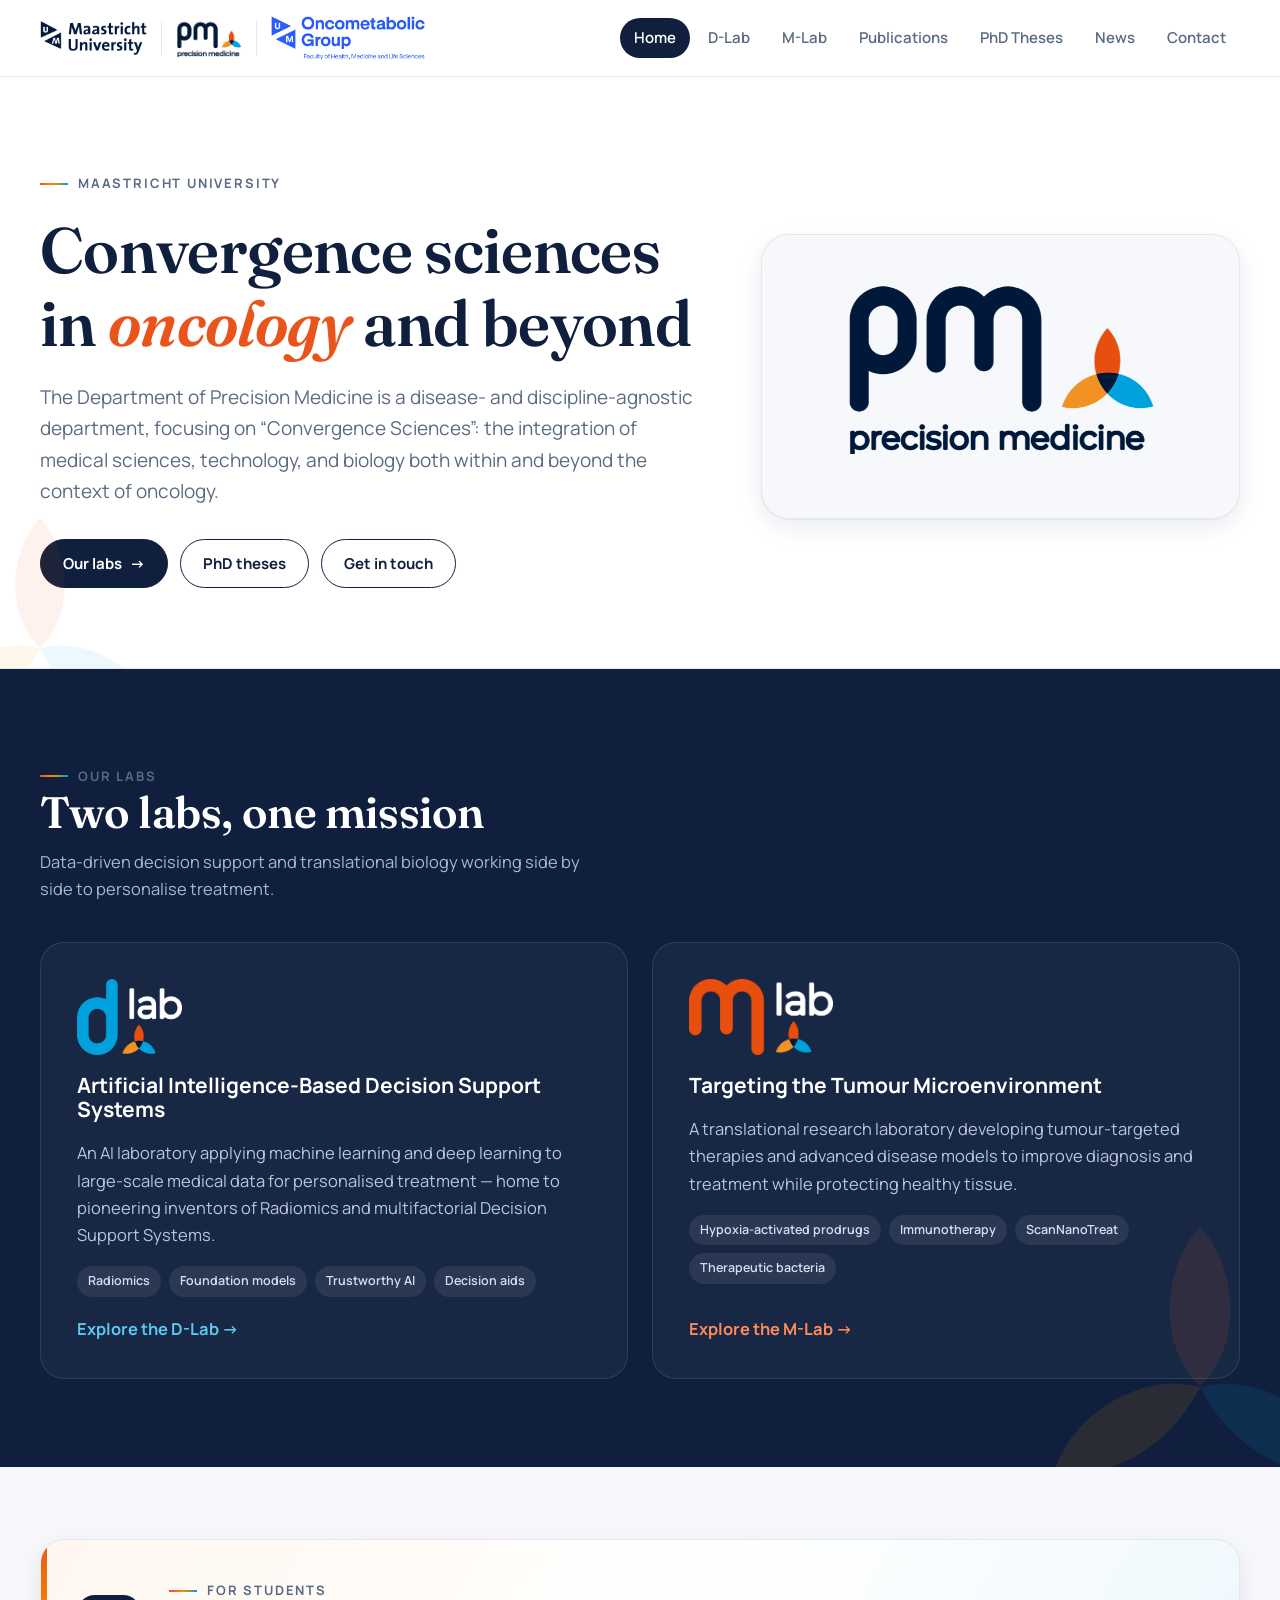
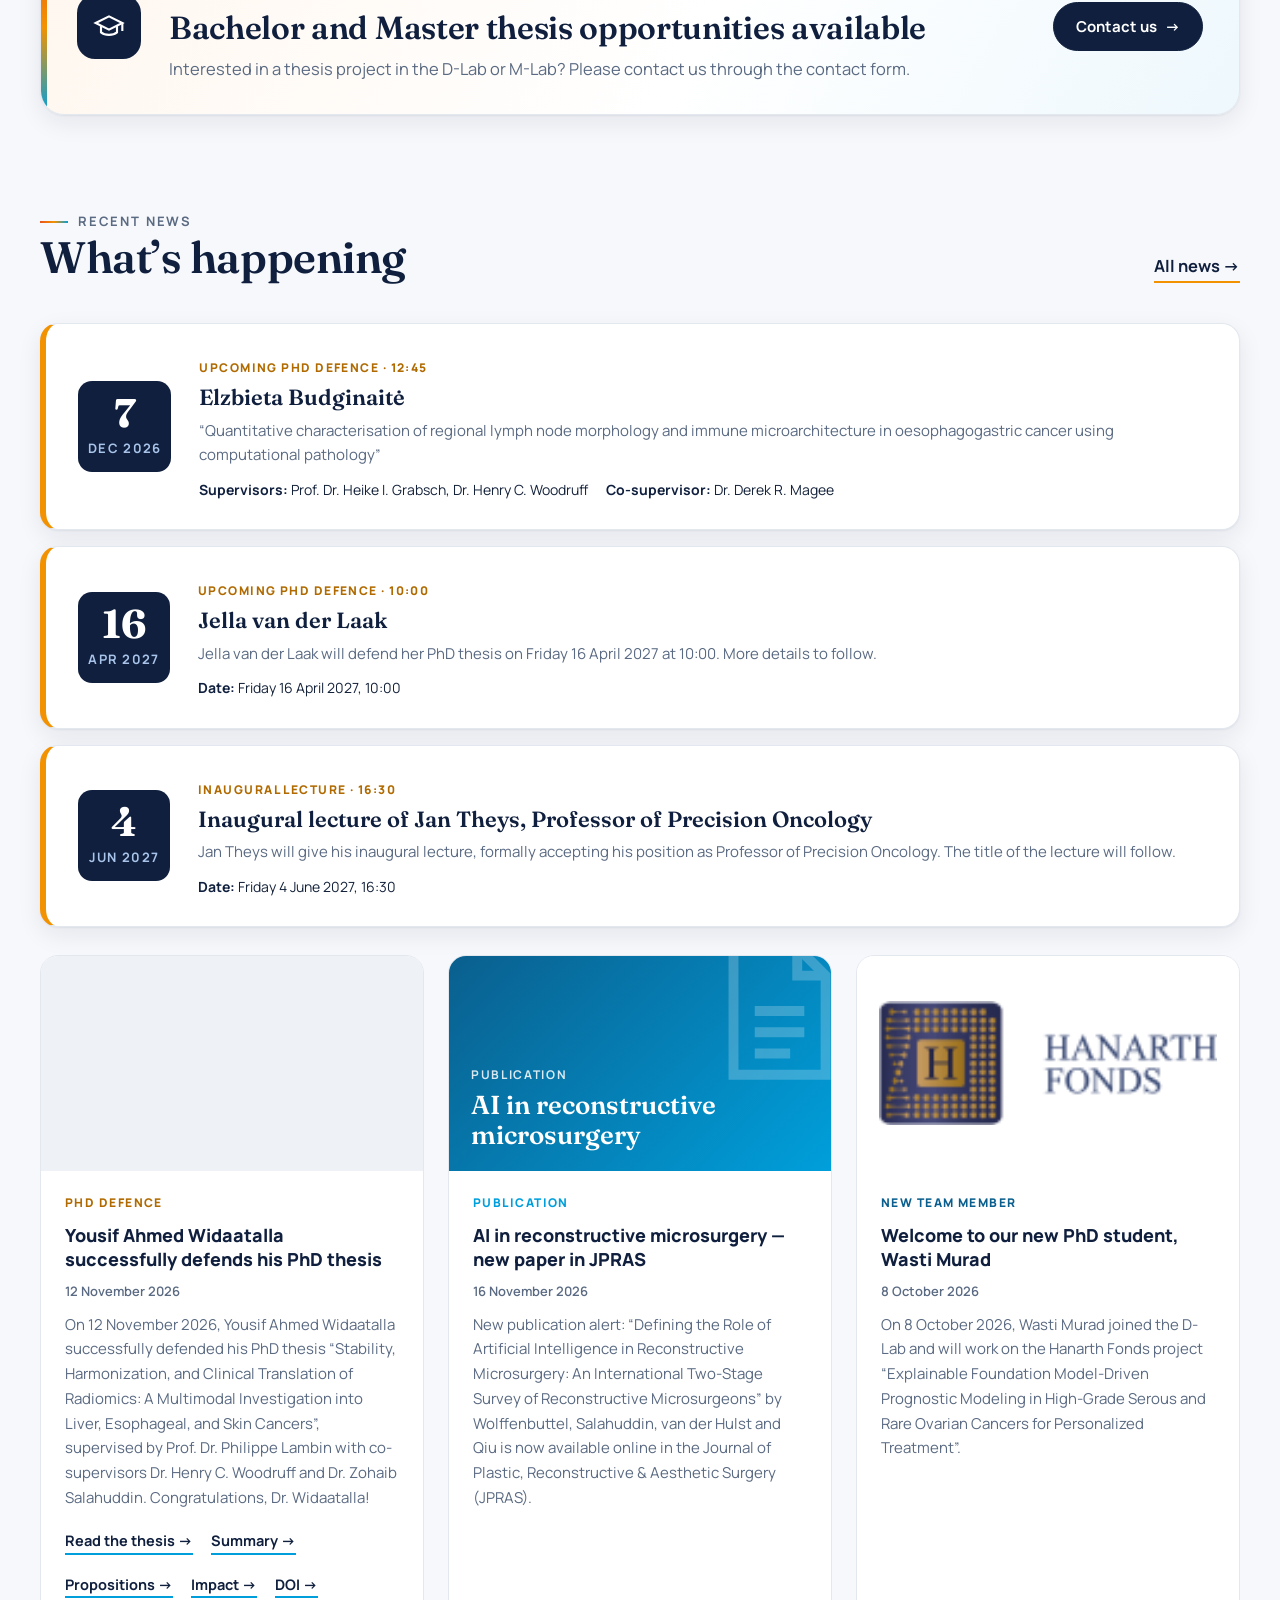
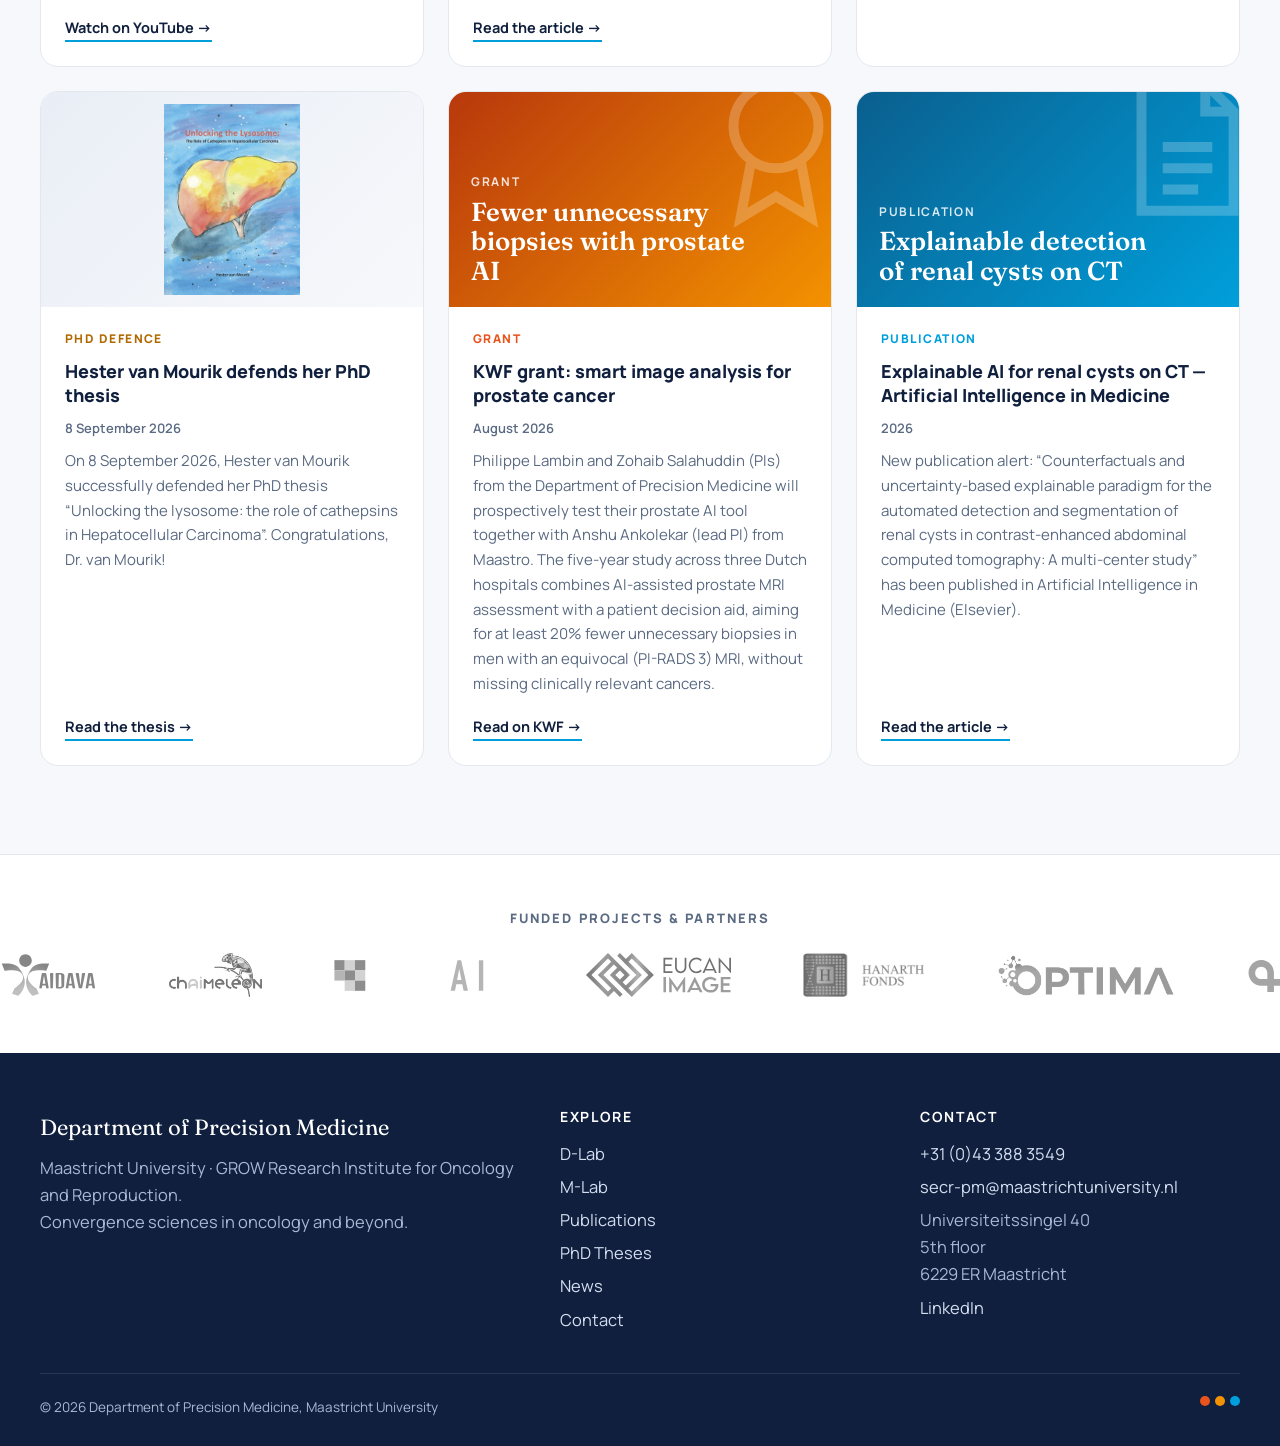
==== index.html @ 1cc8ebc4 "Logo, secr-pm e-mail, inaugural lecture, full author lists" ====
<!doctype html>
<html lang="en">
<head>
<meta charset="utf-8">
<meta name="viewport" content="width=device-width, initial-scale=1">
<title>Department of Precision Medicine | Maastricht University</title>
<meta name="description" content="Department of Precision Medicine at Maastricht University: D-Lab, M-Lab, news, publications and PhD theses.">
<link rel="icon" href="img/logos/favicon.svg" type="image/svg+xml">
<link rel="icon" href="img/logos/favicon-32.png" sizes="32x32" type="image/png">
<link rel="icon" href="img/logos/favicon-16.png" sizes="16x16" type="image/png">
<link rel="icon" href="favicon.ico" sizes="48x48">
<link rel="apple-touch-icon" href="img/logos/apple-touch-icon.png">
<meta name="theme-color" content="#0f1f3d">
<link rel="preconnect" href="https://fonts.googleapis.com">
<link rel="preconnect" href="https://fonts.gstatic.com" crossorigin>
<link href="https://fonts.googleapis.com/css2?family=Fraunces:ital,opsz,wght@0,9..144,500;0,9..144,600;1,9..144,500;1,9..144,600&family=Manrope:wght@400;500;600;700;800&display=swap" rel="stylesheet">
<link rel="stylesheet" href="assets/css/site.css?v=20261124">
</head>
<body class="">
<header class="site-header">
  <div class="wrap">
    <a class="brand" href="index.html" aria-label="Department of Precision Medicine home">
      <img class="um" src="img/logos/um.png" alt="Maastricht University">
      <span class="divider"></span>
      <img class="pm" src="img/logos/department-logo.png" alt="Precision Medicine">
      <span class="divider d2"></span>
      <img class="onco" src="img/logos/oncometabolic-group.png" alt="Oncometabolic Group, Faculty of Health, Medicine and Life Sciences">
    </a>
    <button class="menu-btn" aria-expanded="false" aria-label="Open menu">Menu</button>
    <nav class="nav" aria-label="Main">
<a href="index.html" class="active" aria-current="page">Home</a>
<a href="d-lab.html">D-Lab</a>
<a href="m-lab.html">M-Lab</a>
<a href="publications.html">Publications</a>
<a href="theses.html">PhD Theses</a>
<a href="news.html">News</a>
<a href="contact.html">Contact</a>
    </nav>
  </div>
</header>
<main>
<section class="hero">
  <div class="trefoil" style="left:-90px;bottom:-110px;width:260px;height:260px;opacity:.08"><svg viewBox="0 0 200 200" aria-hidden="true"><g fill-opacity=".95">
<path d="M100 100 C70 70 80 20 100 0 C120 20 130 70 100 100Z" fill="#e8541c"/>
<path d="M100 100 C140 90 180 120 190 150 C160 160 120 140 100 100Z" fill="#009fdb"/>
<path d="M100 100 C80 140 40 160 10 150 C20 120 60 90 100 100Z" fill="#f39200"/></g></svg></div>
  <div class="wrap">
    <div>
      <span class="eyebrow">Maastricht University</span>
      <h1>Convergence sciences in <em>oncology</em> and beyond</h1>
      <p class="lead">The Department of Precision Medicine is a disease- and discipline-agnostic department, focusing on “Convergence Sciences”: the integration of medical sciences, technology, and biology both within and beyond the context of oncology.</p>
      <div class="actions">
        <a class="btn" href="#labs">Our labs <span class="arr">→</span></a>
        <a class="btn ghost" href="theses.html">PhD theses</a>
        <a class="btn ghost" href="contact.html">Get in touch</a>
      </div>
    </div>
    <aside class="hero-card">
      <img class="pm-logo" src="img/logos/department-logo.png" alt="Department of Precision Medicine logo">
    </aside>
  </div>
</section>

<section class="section labs" id="labs">
  <div class="trefoil" style="right:-80px;bottom:-80px;width:320px;height:320px;opacity:.12"><svg viewBox="0 0 200 200" aria-hidden="true"><g fill-opacity=".95">
<path d="M100 100 C70 70 80 20 100 0 C120 20 130 70 100 100Z" fill="#e8541c"/>
<path d="M100 100 C140 90 180 120 190 150 C160 160 120 140 100 100Z" fill="#009fdb"/>
<path d="M100 100 C80 140 40 160 10 150 C20 120 60 90 100 100Z" fill="#f39200"/></g></svg></div>
  <div class="wrap">
    <div class="section-head"><div><span class="eyebrow">Our labs</span><h2>Two labs, one mission</h2><p>Data-driven decision support and translational biology working side by side to personalise treatment.</p></div></div>
    <div class="lab-grid">
      <a class="lab-card d reveal" href="d-lab.html">
        <img class="logo" src="img/logos/dlab.png" alt="D-Lab logo">
        <h3>Artificial Intelligence-Based Decision Support Systems</h3>
        <p>An AI laboratory applying machine learning and deep learning to large-scale medical data for personalised treatment — home to pioneering inventors of Radiomics and multifactorial Decision Support Systems.</p>
        <div class="chips"><span class="chip">Radiomics</span><span class="chip">Foundation models</span><span class="chip">Trustworthy AI</span><span class="chip">Decision aids</span></div>
        <span class="go">Explore the D-Lab →</span>
      </a>
      <a class="lab-card m reveal" href="m-lab.html">
        <img class="logo" src="img/logos/mlab.png" alt="M-Lab logo">
        <h3>Targeting the Tumour Microenvironment</h3>
        <p>A translational research laboratory developing tumour-targeted therapies and advanced disease models to improve diagnosis and treatment while protecting healthy tissue.</p>
        <div class="chips"><span class="chip">Hypoxia-activated prodrugs</span><span class="chip">Immunotherapy</span><span class="chip">ScanNanoTreat</span><span class="chip">Therapeutic bacteria</span></div>
        <span class="go">Explore the M-Lab →</span>
      </a>
    </div>
  </div>
</section>
<section class="student-cta" aria-label="Student thesis opportunities"><div class="wrap">
  <div class="cta-box reveal">
    <div class="cta-ic"><svg viewBox="0 0 24 24" fill="none" stroke="currentColor" stroke-width="1.6"><path d="M2 9 12 4l10 5-10 5z"/><path d="M6 11v5c3 2.5 9 2.5 12 0v-5M22 9v6"/></svg></div>
    <div class="cta-text"><span class="eyebrow">For students</span><h2>Bachelor and Master thesis opportunities available</h2>
    <p>Interested in a thesis project in the D-Lab or M-Lab? Please contact us through the contact form.</p></div>
    <a class="btn" href="contact.html?subject=Bachelor%2FMaster%20thesis%20opportunity#form">Contact us <span class="arr">→</span></a>
  </div>
</div></section>

<section class="section">
  <div class="wrap">
    <div class="section-head"><div><span class="eyebrow">Recent news</span><h2>What’s happening</h2></div><a class="link-more" href="news.html">All news →</a></div>
    <article class="featured reveal" style="margin-bottom:16px">
  <div class="datebox"><b>7</b><span>Dec 2026</span></div>
  <div>
    <span class="tag t-event">Upcoming PhD defence · 12:45</span>
    <h3>Elzbieta Budginaitė</h3>
    <p>“Quantitative characterisation of regional lymph node morphology and immune microarchitecture in oesophagogastric cancer using computational pathology”</p>
    <div class="meta-line"><span><strong>Supervisors:</strong> Prof. Dr. Heike I. Grabsch, Dr. Henry C. Woodruff</span><span><strong>Co-supervisor:</strong> Dr. Derek R. Magee</span></div>
  </div>
</article>
<article class="featured reveal" style="margin-bottom:16px">
  <div class="datebox"><b>16</b><span>Apr 2027</span></div>
  <div>
    <span class="tag t-event">Upcoming PhD defence · 10:00</span>
    <h3>Jella van der Laak</h3>
    <p>Jella van der Laak will defend her PhD thesis on Friday 16 April 2027 at 10:00. More details to follow.</p>
    <div class="meta-line"><span><strong>Date:</strong> Friday 16 April 2027, 10:00</span></div>
  </div>
</article>
<article class="featured reveal">
  <div class="datebox"><b>4</b><span>Jun 2027</span></div>
  <div>
    <span class="tag t-event">Inaugural lecture · 16:30</span>
    <h3>Inaugural lecture of Jan Theys, Professor of Precision Oncology</h3>
    <p>Jan Theys will give his inaugural lecture, formally accepting his position as Professor of Precision Oncology. The title of the lecture will follow.</p>
    <div class="meta-line"><span><strong>Date:</strong> Friday 4 June 2027, 16:30</span></div>
  </div>
</article>
    <div class="news-grid"><article class="news-card reveal"><div class="news-media"><iframe src="https://www.youtube-nocookie.com/embed/mIgztIBAmZE" title="PhD defence of Yousif Ahmed Widaatalla (video)" loading="lazy" allow="accelerometer; clipboard-write; encrypted-media; gyroscope; picture-in-picture; web-share" referrerpolicy="strict-origin-when-cross-origin" allowfullscreen></iframe></div>
<div class="news-body"><span class="tag t-defence">PhD defence</span><h3>Yousif Ahmed Widaatalla successfully defends his PhD thesis</h3><span class="date">12 November 2026</span><p>On 12 November 2026, Yousif Ahmed Widaatalla successfully defended his PhD thesis “Stability, Harmonization, and Clinical Translation of Radiomics: A Multimodal Investigation into Liver, Esophageal, and Skin Cancers”, supervised by Prof. Dr. Philippe Lambin with co-supervisors Dr. Henry C. Woodruff and Dr. Zohaib Salahuddin. Congratulations, Dr. Widaatalla!</p><div class="news-links"><a href="https://cris.maastrichtuniversity.nl/files/325906674/c9397-embargo.pdf" target="_blank" rel="noopener">Read the thesis →</a><a href="https://cris.maastrichtuniversity.nl/files/325906676/s9397.pdf" target="_blank" rel="noopener">Summary →</a><a href="https://cris.maastrichtuniversity.nl/files/325906678/p9397.pdf" target="_blank" rel="noopener">Propositions →</a><a href="https://cris.maastrichtuniversity.nl/files/325906682/i9397.pdf" target="_blank" rel="noopener">Impact →</a><a href="https://doi.org/10.26481/dis.20261112yw" target="_blank" rel="noopener">DOI →</a><a href="https://www.youtube.com/watch?v=mIgztIBAmZE" target="_blank" rel="noopener">Watch on YouTube →</a></div></div></article><article class="news-card reveal"><div class="news-media"><div class="tile k-pub"><svg viewBox="0 0 24 24" fill="none" stroke="#fff" stroke-width="1.4"><path d="M6 3h9l4 4v14H6z"/><path d="M15 3v4h4M9 12h7M9 15h7M9 18h5"/></svg><span class="small">Publication</span><span class="big">AI in reconstructive microsurgery</span></div></div>
<div class="news-body"><span class="tag t-pub">Publication</span><h3>AI in reconstructive microsurgery — new paper in JPRAS</h3><span class="date">16 November 2026</span><p>New publication alert: “Defining the Role of Artificial Intelligence in Reconstructive Microsurgery: An International Two-Stage Survey of Reconstructive Microsurgeons” by Wolffenbuttel, Salahuddin, van der Hulst and Qiu is now available online in the Journal of Plastic, Reconstructive &amp; Aesthetic Surgery (JPRAS).</p><div class="news-links"><a href="https://www.sciencedirect.com/science/article/pii/S1748681526006492" target="_blank" rel="noopener">Read the article →</a></div></div></article><article class="news-card reveal"><div class="news-media m-contain"><img src="img/grants/hanarthfonds.png" alt="" loading="lazy"></div>
<div class="news-body"><span class="tag t-team">New team member</span><h3>Welcome to our new PhD student, Wasti Murad</h3><span class="date">8 October 2026</span><p>On 8 October 2026, Wasti Murad joined the D-Lab and will work on the Hanarth Fonds project “Explainable Foundation Model-Driven Prognostic Modeling in High-Grade Serous and Rare Ovarian Cancers for Personalized Treatment”.</p><div class="news-links"></div></div></article><article class="news-card reveal"><div class="news-media m-cover"><img src="img/theses/2026_van_Mourik_Unlocking_the_lysosome.jpg" alt="" loading="lazy"></div>
<div class="news-body"><span class="tag t-defence">PhD defence</span><h3>Hester van Mourik defends her PhD thesis</h3><span class="date">8 September 2026</span><p>On 8 September 2026, Hester van Mourik successfully defended her PhD thesis “Unlocking the lysosome: the role of cathepsins in Hepatocellular Carcinoma”. Congratulations, Dr. van Mourik!</p><div class="news-links"><a href="https://cris.maastrichtuniversity.nl/files/320631749/c9269-embargo.pdf" target="_blank" rel="noopener">Read the thesis →</a></div></div></article><article class="news-card reveal"><div class="news-media"><div class="tile k-grant"><svg viewBox="0 0 24 24" fill="none" stroke="#fff" stroke-width="1.4"><circle cx="12" cy="9" r="6"/><path d="M8.5 14 7 22l5-3 5 3-1.5-8"/></svg><span class="small">Grant</span><span class="big">Fewer unnecessary biopsies with prostate AI</span></div></div>
<div class="news-body"><span class="tag t-grant">Grant</span><h3>KWF grant: smart image analysis for prostate cancer</h3><span class="date">August 2026</span><p>Philippe Lambin and Zohaib Salahuddin (PIs) from the Department of Precision Medicine will prospectively test their prostate AI tool together with Anshu Ankolekar (lead PI) from Maastro. The five-year study across three Dutch hospitals combines AI-assisted prostate MRI assessment with a patient decision aid, aiming for at least 20% fewer unnecessary biopsies in men with an equivocal (PI-RADS 3) MRI, without missing clinically relevant cancers.</p><div class="news-links"><a href="https://www.kwf.nl/onderzoek/onderzoeksdatabase/slimme-beeldanalyse-bij-prostaatkanker-minder-onnodige-biopsieen-en" target="_blank" rel="noopener">Read on KWF →</a></div></div></article><article class="news-card reveal"><div class="news-media"><div class="tile k-pub"><svg viewBox="0 0 24 24" fill="none" stroke="#fff" stroke-width="1.4"><path d="M6 3h9l4 4v14H6z"/><path d="M15 3v4h4M9 12h7M9 15h7M9 18h5"/></svg><span class="small">Publication</span><span class="big">Explainable detection of renal cysts on CT</span></div></div>
<div class="news-body"><span class="tag t-pub">Publication</span><h3>Explainable AI for renal cysts on CT — Artificial Intelligence in Medicine</h3><span class="date">2026</span><p>New publication alert: “Counterfactuals and uncertainty-based explainable paradigm for the automated detection and segmentation of renal cysts in contrast-enhanced abdominal computed tomography: A multi-center study” has been published in Artificial Intelligence in Medicine (Elsevier).</p><div class="news-links"><a href="https://www.sciencedirect.com/science/article/pii/S0933365726001703" target="_blank" rel="noopener">Read the article →</a></div></div></article></div>
  </div>
</section>
<section class="partners" aria-label="Funded projects and partners"><h2>Funded projects &amp; partners</h2><div class="ticker"><img src="img/grants/aidava.svg" alt="AIDAVA"><img src="img/grants/chaimeleon.svg" alt="CHAIMELEON"><img src="img/grants/eucaim.svg" alt="EUCAIM"><img src="img/grants/eucanimage.svg" alt="EuCanImage"><img src="img/grants/hanarthfonds.png" alt="Hanarth Fonds"><img src="img/grants/optima.png" alt="OPTIMA"><img src="img/grants/radioval.svg" alt="RadioVal"><img src="img/grants/realm.svg" alt="REALM"><img src="img/grants/aidava.svg" alt="" aria-hidden="true"><img src="img/grants/chaimeleon.svg" alt="" aria-hidden="true"><img src="img/grants/eucaim.svg" alt="" aria-hidden="true"><img src="img/grants/eucanimage.svg" alt="" aria-hidden="true"><img src="img/grants/hanarthfonds.png" alt="" aria-hidden="true"><img src="img/grants/optima.png" alt="" aria-hidden="true"><img src="img/grants/radioval.svg" alt="" aria-hidden="true"><img src="img/grants/realm.svg" alt="" aria-hidden="true"></div></section>
</main>
<footer class="site-footer">
  <div class="wrap">
    <div class="foot">
      <div>
        <div class="name">Department of Precision Medicine</div>
        <p>Maastricht University · GROW Research Institute for Oncology and Reproduction.<br>Convergence sciences in oncology and beyond.</p>
      </div>
      <div>
        <h4>Explore</h4>
        <ul><li><a href="d-lab.html">D-Lab</a></li><li><a href="m-lab.html">M-Lab</a></li><li><a href="publications.html">Publications</a></li><li><a href="theses.html">PhD Theses</a></li><li><a href="news.html">News</a></li><li><a href="contact.html">Contact</a></li></ul>
      </div>
      <div>
        <h4>Contact</h4>
        <ul>
          <li><a href="tel:+31433883549">+31 (0)43 388 3549</a></li>
          <li><a href="mailto:secr-pm@maastrichtuniversity.nl">secr-pm@maastrichtuniversity.nl</a></li>
          <li>Universiteitssingel 40<br>5th floor<br>6229 ER Maastricht</li>
          <li><a href="https://www.linkedin.com/company/precision-medicine-maastricht-university/" target="_blank" rel="noopener">LinkedIn</a></li>
        </ul>
      </div>
    </div>
    <div class="foot-bottom">
      <span>© <span data-year>2026</span> Department of Precision Medicine, Maastricht University</span>
      <span class="tri"><i style="background:#e8541c"></i><i style="background:#f39200"></i><i style="background:#009fdb"></i></span>
    </div>
  </div>
</footer>
<div class="lightbox" role="dialog" aria-label="Enlarged figure"><button aria-label="Close">×</button><img alt=""></div>
<script src="assets/js/site.js"></script>
</body>
</html>
---- assets/css/site.css ----
/* Department of Precision Medicine — site styles */
:root {
  --navy: #0f1f3d;
  --navy-2: #172b52;
  --ink: #14223a;
  --muted: #5a6a82;
  --line: #e3e8ef;
  --paper: #f7f8fb;
  --white: #ffffff;
  --cyan: #009fdb;
  --orange: #e8541c;
  --amber: #f39200;
  --accent: var(--cyan);
  --radius: 18px;
  --radius-sm: 12px;
  --shadow: 0 1px 2px rgba(15, 31, 61, .06), 0 8px 24px rgba(15, 31, 61, .08);
  --shadow-lg: 0 2px 4px rgba(15, 31, 61, .06), 0 20px 48px rgba(15, 31, 61, .14);
  --max: 1200px;
  --serif: "Fraunces", Georgia, "Times New Roman", serif;
  --sans: "Manrope", "Segoe UI", system-ui, sans-serif;
}

* { box-sizing: border-box; }
html { scroll-behavior: smooth; scroll-padding-top: 96px; }
body {
  margin: 0;
  font-family: var(--sans);
  font-size: 16.5px;
  line-height: 1.65;
  color: var(--ink);
  background: var(--paper);
  -webkit-font-smoothing: antialiased;
}
img { max-width: 100%; display: block; }
a { color: inherit; }
h1, h2, h3, h4 { line-height: 1.15; margin: 0; color: var(--navy); }
h1, h2 { font-family: var(--serif); font-weight: 600; letter-spacing: -0.01em; }
p { margin: 0; }
.wrap { width: min(var(--max), 100% - 40px); margin-inline: auto; }

/* ---------- Header ---------- */
.site-header {
  position: sticky; top: 0; z-index: 50;
  background: rgba(255, 255, 255, .92);
  backdrop-filter: saturate(160%) blur(10px);
  border-bottom: 1px solid var(--line);
}
.site-header .wrap { display: flex; align-items: center; gap: 24px; height: 76px; }
.brand { display: flex; align-items: center; gap: 14px; text-decoration: none; flex-shrink: 0; }
.brand img.um { height: 34px; width: auto; }
.brand .divider { width: 1px; height: 34px; background: var(--line); }
.brand img.pm { height: 38px; width: auto; }
.brand img.onco { height: 44px; width: auto; }
.nav { margin-left: auto; display: flex; gap: 4px; }
.nav a {
  text-decoration: none; font-weight: 600; font-size: 15px; color: var(--muted);
  padding: 8px 14px; border-radius: 999px; transition: background .2s, color .2s;
}
.nav a:hover { color: var(--navy); background: #eef2f7; }
.nav a.active { color: var(--white); background: var(--navy); }
.menu-btn { display: none; margin-left: auto; background: none; border: 1px solid var(--line); border-radius: 10px; padding: 8px 12px; font: 600 14px var(--sans); color: var(--navy); cursor: pointer; }

/* ---------- Trefoil motif (from the logo) ---------- */
.trefoil { position: absolute; pointer-events: none; opacity: .9; }

/* ---------- Hero (home) ---------- */
.hero {
  position: relative; overflow: hidden;
  background: var(--white);
  border-bottom: 1px solid var(--line);
}
.hero .wrap { display: grid; grid-template-columns: 1.25fr .9fr; gap: 56px; align-items: center; padding: 88px 0 80px; }
.eyebrow {
  display: inline-flex; align-items: center; gap: 10px;
  font-size: 13px; font-weight: 700; letter-spacing: .14em; text-transform: uppercase; color: var(--muted);
}
.eyebrow::before { content: ""; width: 28px; height: 2px; background: linear-gradient(90deg, var(--orange), var(--amber), var(--cyan)); }
.hero h1 { font-size: clamp(38px, 5.2vw, 64px); margin: 18px 0 22px; }
.hero h1 em { font-style: italic; color: var(--orange); }
.hero p.lead { font-size: 19px; color: var(--muted); max-width: 60ch; }
.hero .actions { display: flex; flex-wrap: wrap; gap: 12px; margin-top: 32px; }
.btn {
  display: inline-flex; align-items: center; gap: 8px;
  font: 700 15px var(--sans); text-decoration: none; cursor: pointer;
  padding: 13px 22px; border-radius: 999px; border: 1.5px solid var(--navy);
  background: var(--navy); color: var(--white); transition: transform .15s, background .2s, color .2s;
}
.btn:hover { transform: translateY(-1px); background: var(--navy-2); }
.btn.ghost { background: transparent; color: var(--navy); }
.btn.ghost:hover { background: var(--navy); color: var(--white); }
.btn .arr { transition: transform .2s; }
.btn:hover .arr { transform: translateX(3px); }

.hero-card {
  position: relative; background: var(--paper); border: 1px solid var(--line);
  border-radius: 28px; padding: 36px; box-shadow: var(--shadow);
}
.hero-card .pm-logo { width: 78%; margin: 0 auto 28px; }
.stats { display: grid; grid-template-columns: repeat(3, 1fr); gap: 10px; }
.stat { background: var(--white); border: 1px solid var(--line); border-radius: 14px; padding: 14px 12px; text-align: center; }
.stat b { display: block; font-family: var(--serif); font-size: 30px; color: var(--navy); line-height: 1.1; }
.stat span { font-size: 12.5px; color: var(--muted); font-weight: 600; }

/* ---------- Sections ---------- */
.section { padding: 88px 0; }
.section.alt { background: var(--white); border-block: 1px solid var(--line); }
.section-head { display: flex; justify-content: space-between; align-items: end; gap: 24px; margin-bottom: 40px; flex-wrap: wrap; }
.section-head h2 { font-size: clamp(30px, 3.6vw, 44px); }
.section-head p { color: var(--muted); max-width: 56ch; margin-top: 10px; }
.link-more { font-weight: 700; color: var(--navy); text-decoration: none; border-bottom: 2px solid var(--amber); padding-bottom: 2px; white-space: nowrap; }
.link-more:hover { color: var(--orange); }

/* ---------- Labs band ---------- */
.labs { background: var(--navy); color: #dbe4f3; position: relative; overflow: hidden; }
.labs .section-head h2 { color: var(--white); }
.labs .section-head p { color: #a9b8d3; }
.lab-grid { display: grid; grid-template-columns: 1fr 1fr; gap: 24px; }
.lab-card {
  position: relative; display: flex; flex-direction: column; gap: 18px;
  padding: 36px; border-radius: 24px; text-decoration: none;
  background: rgba(255, 255, 255, .04); border: 1px solid rgba(255, 255, 255, .1);
  transition: transform .25s, background .25s, border-color .25s;
}
.lab-card:hover { transform: translateY(-4px); background: rgba(255, 255, 255, .07); }
.lab-card.d:hover { border-color: var(--cyan); }
.lab-card.m:hover { border-color: var(--orange); }
.lab-card img.logo { height: 76px; width: auto; align-self: flex-start; }
.lab-card h3 { color: var(--white); font-size: 21px; }
.lab-card p { color: #b9c6dd; }
.lab-card .go { margin-top: auto; font-weight: 700; color: var(--white); }
.lab-card.d .go { color: #5cc8f0; }
.lab-card.m .go { color: #ff8a5c; }
.chips { display: flex; flex-wrap: wrap; gap: 8px; }
.chip { font-size: 12.5px; font-weight: 600; padding: 5px 11px; border-radius: 999px; background: rgba(255, 255, 255, .08); color: #d5def0; }

/* ---------- News ---------- */
.featured {
  display: grid; grid-template-columns: auto 1fr auto; gap: 28px; align-items: center;
  background: var(--white); border: 1px solid var(--line); border-left: 6px solid var(--amber);
  border-radius: var(--radius); padding: 28px 32px; margin-bottom: 28px; box-shadow: var(--shadow);
}
.datebox { text-align: center; min-width: 92px; padding: 12px 10px; border-radius: 14px; background: var(--navy); color: var(--white); }
.datebox b { display: block; font-family: var(--serif); font-size: 40px; line-height: 1; }
.datebox span { font-size: 13px; font-weight: 700; letter-spacing: .1em; text-transform: uppercase; color: #a9c4ea; }
.featured .tag { color: var(--orange); }
.featured h3 { font-size: 22px; margin: 6px 0 8px; font-family: var(--serif); font-weight: 600; }
.featured p { color: var(--muted); font-size: 15px; }
.featured .meta-line { display: flex; flex-wrap: wrap; gap: 6px 18px; margin-top: 10px; font-size: 14px; color: var(--ink); }
.featured .meta-line strong { color: var(--navy); }

.news-grid { display: grid; grid-template-columns: repeat(3, 1fr); gap: 24px; }
.news-card {
  display: flex; flex-direction: column; background: var(--white); border: 1px solid var(--line);
  border-radius: var(--radius); overflow: hidden; transition: transform .2s, box-shadow .2s;
}
.news-card:hover { transform: translateY(-3px); box-shadow: var(--shadow-lg); }
.news-media { aspect-ratio: 16 / 9; background: #eef2f7; overflow: hidden; position: relative; }
.news-media img { position: absolute; inset: 0; width: 100%; height: 100%; object-fit: cover; }
.news-media.m-contain img { object-fit: contain; padding: 22px; background: var(--white); }
.news-media iframe { position: absolute; inset: 0; width: 100%; height: 100%; border: 0; display: block; }
.news-media.m-cover img { object-fit: contain; object-position: center; background: linear-gradient(135deg, #e9eef6, #f7f8fb); padding: 12px; }
.tile {
  position: absolute; inset: 0; display: flex; flex-direction: column; justify-content: flex-end;
  padding: 20px 22px; color: var(--white); overflow: hidden;
  background: var(--navy);
}
.tile.k-pub { background: linear-gradient(135deg, #0a5f8e 0%, #009fdb 100%); }
.tile.k-grant { background: linear-gradient(135deg, #b8380c 0%, #f39200 100%); }
.tile.k-defence { background: linear-gradient(135deg, #0f1f3d 0%, #26457d 100%); }
.tile.k-team { background: linear-gradient(135deg, #0f1f3d 0%, #0a5f8e 100%); }
.tile .big { font-family: var(--serif); font-size: 26px; line-height: 1.15; font-weight: 600; max-width: 85%; position: relative; z-index: 1; }
.tile .small { font-size: 12px; font-weight: 700; letter-spacing: .14em; text-transform: uppercase; opacity: .85; margin-bottom: 6px; position: relative; z-index: 1; }
.tile svg { position: absolute; right: -30px; top: -30px; width: 170px; height: 170px; opacity: .22; }
.news-body { padding: 22px 24px 24px; display: flex; flex-direction: column; gap: 10px; flex: 1; }
.tag { font-size: 12px; font-weight: 800; letter-spacing: .12em; text-transform: uppercase; color: var(--cyan); }
.tag.t-grant { color: var(--orange); }
.tag.t-defence, .tag.t-event { color: #b06a00; }
.tag.t-team { color: #0a5f8e; }
.news-body h3 { font-size: 18px; line-height: 1.35; font-family: var(--sans); font-weight: 800; }
.news-body p { color: var(--muted); font-size: 15px; }
.news-body .date { font-size: 13px; color: var(--muted); font-weight: 600; }
.news-links { margin-top: auto; padding-top: 8px; display: flex; gap: 18px; flex-wrap: wrap; }
.news-links a { font-weight: 700; color: var(--navy); text-decoration: none; font-size: 14.5px; border-bottom: 2px solid var(--cyan); }
.news-links a:hover { color: var(--cyan); }

/* ---------- Partners ticker ---------- */
.partners { padding: 56px 0; background: var(--white); border-top: 1px solid var(--line); overflow: hidden; }
.partners h2 { font-family: var(--sans); font-size: 13px; font-weight: 800; letter-spacing: .16em; text-transform: uppercase; color: var(--muted); text-align: center; margin-bottom: 28px; }
.ticker { display: flex; width: max-content; gap: 72px; align-items: center; animation: scroll 40s linear infinite; }
.ticker img { height: 44px; width: auto; max-width: 180px; object-fit: contain; filter: grayscale(1); opacity: .7; transition: filter .2s, opacity .2s; }
.ticker img:hover { filter: none; opacity: 1; }
.partners:hover .ticker { animation-play-state: paused; }
@keyframes scroll { to { transform: translateX(-50%); } }
@media (prefers-reduced-motion: reduce) { .ticker { animation: none; flex-wrap: wrap; justify-content: center; width: auto; } }

/* ---------- Page hero (inner pages) ---------- */
.page-hero { position: relative; overflow: hidden; background: var(--navy); color: #c9d5ea; }
.page-hero .wrap { padding: 72px 0 64px; position: relative; z-index: 1; }
.page-hero .eyebrow { color: #a9b8d3; }
.page-hero h1 { color: var(--white); font-size: clamp(34px, 4.6vw, 56px); margin: 16px 0 18px; max-width: 22ch; }
.page-hero p { font-size: 18px; max-width: 70ch; }
.page-hero .lab-logo { height: 64px; width: auto; margin-bottom: 18px; }
.page-hero.d { background: linear-gradient(120deg, #0f1f3d 0%, #0f1f3d 55%, #07507a 100%); }
.page-hero.m { background: linear-gradient(120deg, #0f1f3d 0%, #0f1f3d 55%, #7a2a0c 100%); }

/* ---------- Lab topic sections ---------- */
.topic { display: grid; grid-template-columns: 1fr 1.1fr; gap: 56px; align-items: center; }
.topic + .topic { margin-top: 96px; }
.topic.flip .topic-text { order: 2; }
.topic .num { font-family: var(--serif); font-size: 15px; font-weight: 600; color: var(--accent); letter-spacing: .06em; }
.topic h2 { font-size: clamp(28px, 3vw, 38px); margin: 8px 0 14px; }
.topic .focus { color: var(--muted); font-size: 16.5px; margin-bottom: 22px; }
.topic ul { list-style: none; padding: 0; margin: 0; display: grid; gap: 14px; }
.topic li { position: relative; padding-left: 22px; font-size: 15.5px; }
.topic li::before { content: ""; position: absolute; left: 0; top: .62em; width: 9px; height: 9px; border-radius: 50%; background: var(--accent); }
.topic li strong { color: var(--navy); }
.topic figure { margin: 0; }
.zoom {
  display: block; width: 100%; padding: 0; border: 1px solid var(--line); border-radius: var(--radius);
  overflow: hidden; background: var(--white); cursor: zoom-in; box-shadow: var(--shadow); transition: box-shadow .2s, transform .2s;
}
.zoom:hover { box-shadow: var(--shadow-lg); transform: translateY(-2px); }
.topic figcaption { font-size: 13px; color: var(--muted); margin-top: 10px; text-align: center; }
body.lab-d { --accent: var(--cyan); }
body.lab-m { --accent: var(--orange); }

/* lightbox */
.lightbox { position: fixed; inset: 0; z-index: 100; background: rgba(8, 16, 32, .9); display: none; align-items: center; justify-content: center; padding: 24px; cursor: zoom-out; }
.lightbox.open { display: flex; }
.lightbox img { max-width: min(1600px, 100%); max-height: 100%; border-radius: 10px; background: var(--white); }
.lightbox button { position: absolute; top: 16px; right: 16px; width: 44px; height: 44px; border-radius: 50%; border: 0; font-size: 22px; background: var(--white); color: var(--navy); cursor: pointer; }

/* ---------- Toolbar / filters ---------- */
.toolbar {
  position: sticky; top: 76px; z-index: 20; background: rgba(247, 248, 251, .95); backdrop-filter: blur(8px);
  border-bottom: 1px solid var(--line);
}
.toolbar .wrap { display: flex; gap: 16px; align-items: center; flex-wrap: wrap; padding: 14px 0; }
.seg { display: inline-flex; background: var(--white); border: 1px solid var(--line); border-radius: 999px; padding: 4px; gap: 2px; flex-wrap: wrap; }
.seg button {
  border: 0; background: none; font: 700 14px var(--sans); color: var(--muted); padding: 8px 16px; border-radius: 999px; cursor: pointer; transition: background .2s, color .2s;
}
.seg button:hover { color: var(--navy); }
.seg button.on { background: var(--navy); color: var(--white); }
.seg a { text-decoration: none; font: 700 14px var(--sans); color: var(--muted); padding: 8px 14px; border-radius: 999px; }
.seg a:hover { background: #eef2f7; color: var(--navy); }
.toolbar .label { font-size: 13px; font-weight: 700; color: var(--muted); text-transform: uppercase; letter-spacing: .1em; }
.search {
  margin-left: auto; min-width: 240px; flex: 0 1 320px; font: 500 15px var(--sans); color: var(--ink);
  padding: 10px 16px; border: 1px solid var(--line); border-radius: 999px; background: var(--white);
}
.search:focus { outline: 2px solid var(--cyan); outline-offset: 1px; }

/* ---------- Theses ---------- */
.upcoming {
  display: grid; grid-template-columns: auto 1fr; gap: 28px; align-items: center;
  background: var(--white); border: 1px solid var(--line); border-radius: 22px; padding: 28px 32px; margin-bottom: 64px; box-shadow: var(--shadow);
  position: relative; overflow: hidden;
}
.upcoming::after { content: ""; position: absolute; inset: 0 auto 0 0; width: 6px; background: linear-gradient(var(--orange), var(--amber), var(--cyan)); }
.upcoming h3 { font-family: var(--serif); font-size: 24px; font-weight: 600; margin: 6px 0 10px; }
.upcoming p { color: var(--muted); }
.upcoming .meta-line { display: flex; flex-wrap: wrap; gap: 6px 22px; margin-top: 12px; font-size: 14.5px; }
.upcoming .meta-line strong { color: var(--navy); }

.year-block { margin-bottom: 72px; }
.year-block.hidden { display: none; }
.year-head { display: flex; align-items: baseline; gap: 18px; margin-bottom: 28px; padding-bottom: 14px; border-bottom: 1px solid var(--line); }
.year-head h2 { font-size: 52px; line-height: 1; }
.year-head .count { font-weight: 700; color: var(--muted); font-size: 15px; }
.shelf { display: grid; grid-template-columns: repeat(auto-fill, minmax(180px, 1fr)); gap: 36px 28px; }
.book { text-decoration: none; display: flex; flex-direction: column; gap: 14px; }
.book.hidden { display: none; }
.cover {
  position: relative; aspect-ratio: 7 / 10; border-radius: 4px 10px 10px 4px; overflow: hidden; background: #e9eef6;
  box-shadow: 0 2px 4px rgba(15, 31, 61, .12), 0 14px 28px rgba(15, 31, 61, .18);
  transition: transform .3s cubic-bezier(.2, .7, .3, 1), box-shadow .3s;
  transform-origin: left center;
}
.cover::before { /* spine shading */
  content: ""; position: absolute; inset: 0 auto 0 0; width: 10px; z-index: 1;
  background: linear-gradient(90deg, rgba(0, 0, 0, .22), rgba(255, 255, 255, .15) 60%, transparent);
}
.cover img { width: 100%; height: 100%; object-fit: cover; }
.book:hover .cover { transform: perspective(900px) rotateY(-12deg) translateY(-4px); box-shadow: 0 4px 8px rgba(15, 31, 61, .14), 0 26px 46px rgba(15, 31, 61, .26); }
.cover .open {
  position: absolute; right: 10px; bottom: 10px; z-index: 2; background: var(--white); color: var(--navy);
  font-size: 12.5px; font-weight: 800; padding: 6px 11px; border-radius: 999px; opacity: 0; transform: translateY(6px); transition: opacity .2s, transform .2s;
}
.book:hover .cover .open, .book:focus-visible .cover .open { opacity: 1; transform: none; }
.cover.blank { display: flex; flex-direction: column; justify-content: space-between; padding: 22px 18px 18px 24px; color: var(--white); background: linear-gradient(160deg, var(--navy) 0%, #26457d 100%); }
.cover.blank .t { font-family: var(--serif); font-size: 21px; line-height: 1.2; font-weight: 600; }
.cover.blank .s { font-size: 11.5px; letter-spacing: .14em; text-transform: uppercase; opacity: .8; font-weight: 700; }
.cover.blank .bar { height: 4px; width: 46px; background: linear-gradient(90deg, var(--orange), var(--amber), var(--cyan)); border-radius: 2px; }
.book .name { font-weight: 800; color: var(--navy); font-size: 15.5px; line-height: 1.3; }
.book .who { font-size: 13px; color: var(--muted); font-weight: 600; margin-top: 3px; display: flex; align-items: center; gap: 6px; }
.dot { width: 8px; height: 8px; border-radius: 50%; display: inline-block; flex-shrink: 0; }
.dot.lambin { background: var(--cyan); }
.dot.theys { background: var(--orange); }
.empty-note { display: none; color: var(--muted); padding: 40px 0; text-align: center; }

/* ---------- Publications ---------- */
.pub-list { display: grid; gap: 14px; }
.pub {
  display: grid; grid-template-columns: 76px 1fr auto; gap: 22px; align-items: center;
  background: var(--white); border: 1px solid var(--line); border-radius: 16px; padding: 20px 24px; transition: box-shadow .2s, border-color .2s;
}
.pub:hover { box-shadow: var(--shadow); border-color: #cfd8e5; }
.pub.hidden { display: none; }
.pub .yr { font-family: var(--serif); font-size: 26px; font-weight: 600; color: var(--navy); }
.pub .lab { display: inline-block; font-size: 11.5px; font-weight: 800; letter-spacing: .1em; text-transform: uppercase; padding: 3px 9px; border-radius: 999px; margin-bottom: 6px; }
.pub .lab.d { background: #e3f4fb; color: #046a94; }
.pub .lab.m { background: #fdeae2; color: #a8390f; }
.pub h3 { font-family: var(--sans); font-size: 16.5px; font-weight: 700; line-height: 1.45; }
.pub .au { font-size: 14px; color: var(--muted); margin-top: 4px; }
.pub .au i { font-style: normal; color: var(--ink); font-weight: 600; }
.pub a.read {
  text-decoration: none; font-weight: 700; font-size: 14px; color: var(--navy); white-space: nowrap;
  padding: 9px 16px; border: 1.5px solid var(--line); border-radius: 999px; transition: background .2s, color .2s, border-color .2s;
}
.pub a.read:hover { background: var(--navy); border-color: var(--navy); color: var(--white); }
.pub.new { border-left: 4px solid var(--amber); }
.pub .newbadge { font-size: 11px; font-weight: 800; color: #b06a00; margin-left: 8px; letter-spacing: .08em; }

/* ---------- Contact ---------- */
.contact-grid { display: grid; grid-template-columns: 1fr 1.3fr; gap: 32px; align-items: start; }
.info-cards { display: grid; gap: 16px; }
.info { background: var(--white); border: 1px solid var(--line); border-radius: var(--radius); padding: 24px 26px; display: flex; gap: 18px; }
.info .ic { width: 46px; height: 46px; border-radius: 12px; background: #eef6fb; color: var(--cyan); display: grid; place-items: center; flex-shrink: 0; }
.info .ic svg { width: 22px; height: 22px; }
.info .k { font-size: 12.5px; font-weight: 800; letter-spacing: .12em; text-transform: uppercase; color: var(--muted); }
.info .v { font-size: 17px; font-weight: 600; color: var(--navy); margin-top: 4px; }
.info .v a { text-decoration: none; border-bottom: 2px solid var(--cyan); }
.form-card { background: var(--white); border: 1px solid var(--line); border-radius: 22px; padding: 34px; box-shadow: var(--shadow); }
.form-card h2 { font-size: 30px; margin-bottom: 6px; }
.form-card > p { color: var(--muted); margin-bottom: 24px; }
.fgrid { display: grid; grid-template-columns: 1fr 1fr; gap: 16px; }
.field { display: flex; flex-direction: column; gap: 6px; }
.field.full { grid-column: 1 / -1; }
.field label { font-size: 14px; font-weight: 700; color: var(--navy); }
.field input, .field textarea {
  font: 500 15.5px var(--sans); color: var(--ink); padding: 12px 14px; border: 1.5px solid var(--line); border-radius: 12px; background: var(--paper);
  transition: border-color .2s, background .2s;
}
.field input:focus, .field textarea:focus { outline: none; border-color: var(--cyan); background: var(--white); }
.field textarea { min-height: 150px; resize: vertical; }
.form-card .btn { margin-top: 20px; }
.map { margin-top: 16px; border-radius: var(--radius); overflow: hidden; border: 1px solid var(--line); aspect-ratio: 4 / 3; background: #e9eef6; }
.map iframe { width: 100%; height: 100%; border: 0; display: block; }

/* ---------- Footer ---------- */
.site-footer { background: var(--navy); color: #a9b8d3; padding: 56px 0 28px; }
.foot { display: grid; grid-template-columns: 1.5fr 1fr 1fr; gap: 40px; }
.foot h4 { color: var(--white); font-size: 14px; letter-spacing: .12em; text-transform: uppercase; margin-bottom: 14px; font-family: var(--sans); }
.foot a { color: #d5def0; text-decoration: none; }
.foot a:hover { color: var(--white); text-decoration: underline; }
.foot ul { list-style: none; margin: 0; padding: 0; display: grid; gap: 6px; }
.foot .name { font-family: var(--serif); font-size: 22px; color: var(--white); margin-bottom: 8px; }
.foot-bottom { margin-top: 40px; padding-top: 22px; border-top: 1px solid rgba(255, 255, 255, .1); display: flex; justify-content: space-between; gap: 16px; font-size: 13.5px; flex-wrap: wrap; }
.tri { display: inline-flex; gap: 5px; }
.tri i { width: 10px; height: 10px; border-radius: 50%; }

/* ---------- Reveal ---------- */
.reveal { opacity: 0; transform: translateY(16px); transition: opacity .6s ease, transform .6s ease; }
.reveal.in { opacity: 1; transform: none; }
@media (prefers-reduced-motion: reduce) { .reveal { opacity: 1; transform: none; } }

/* ---------- Responsive ---------- */
@media (max-width: 1020px) {
  .hero .wrap { grid-template-columns: 1fr; padding: 64px 0; }
  .news-grid { grid-template-columns: 1fr 1fr; }
  .topic, .topic.flip { grid-template-columns: 1fr; gap: 28px; }
  .topic.flip .topic-text { order: 0; }
  .contact-grid { grid-template-columns: 1fr; }
}
@media (max-width: 860px) {
  .menu-btn { display: block; }
  .nav { display: none; position: absolute; top: 76px; left: 0; right: 0; flex-direction: column; background: var(--white); border-bottom: 1px solid var(--line); padding: 10px 20px 18px; }
  .nav.open { display: flex; }
  .nav a { padding: 12px 14px; }
  .lab-grid { grid-template-columns: 1fr; }
  .featured { grid-template-columns: auto 1fr; }
  .featured .btn { grid-column: 1 / -1; justify-self: start; }
  .foot { grid-template-columns: 1fr; }
  .toolbar { top: 76px; }
  .search { margin-left: 0; flex: 1 1 100%; }
}
@media (max-width: 640px) {
  body { font-size: 16px; }
  .wrap { width: calc(100% - 32px); }
  .brand .divider, .brand img.um { display: none; }
  .brand img.onco { height: 34px; }
  .section { padding: 64px 0; }
  .news-grid { grid-template-columns: 1fr; }
  .stats { grid-template-columns: repeat(3, 1fr); }
  .hero-card { padding: 24px; }
  .featured, .upcoming { grid-template-columns: 1fr; padding: 24px; }
  .datebox { justify-self: start; }
  .shelf { grid-template-columns: repeat(2, 1fr); gap: 28px 18px; }
  .year-head h2 { font-size: 40px; }
  .pub { grid-template-columns: 1fr; gap: 10px; padding: 18px; }
  .pub .yr { font-size: 20px; }
  .pub a.read { justify-self: start; }
  .fgrid { grid-template-columns: 1fr; }
  .form-card { padding: 24px; }
  .lab-card { padding: 26px; }
}

/* long e-mail addresses wrap on small screens */
.info > div { min-width: 0; }
.info .v { overflow-wrap: anywhere; }

/* publications: year filter + journal */
.yearsel { font: 700 14px var(--sans); color: var(--navy); padding: 9px 14px; border: 1px solid var(--line); border-radius: 999px; background: var(--white); cursor: pointer; }
.yearsel:focus { outline: 2px solid var(--cyan); outline-offset: 1px; }
.pub .au .jn { font-style: italic; color: var(--muted); }

/* student thesis call-to-action */
.student-cta { padding: 72px 0 0; }
.cta-box {
  display: grid; grid-template-columns: auto 1fr auto; gap: 28px; align-items: center;
  background: linear-gradient(120deg, #fff7ef 0%, #ffffff 55%, #eef8fd 100%);
  border: 1px solid var(--line); border-radius: 24px; padding: 32px 36px; box-shadow: var(--shadow); position: relative; overflow: hidden;
}
.cta-box::before { content: ""; position: absolute; inset: 0 auto 0 0; width: 6px; background: linear-gradient(var(--orange), var(--amber), var(--cyan)); }
.cta-ic { width: 64px; height: 64px; border-radius: 18px; background: var(--navy); color: var(--white); display: grid; place-items: center; }
.cta-ic svg { width: 32px; height: 32px; }
.cta-text h2 { font-size: clamp(24px, 2.6vw, 32px); margin: 8px 0 8px; }
.cta-text p { color: var(--muted); }
.form-note-students { background: #fff7ef; border: 1px solid #f6d9bf; border-radius: 12px; padding: 12px 16px; font-size: 14.5px; margin: -8px 0 22px; color: var(--ink); }
.form-note-students strong { color: #b8380c; }
@media (max-width: 860px) { .cta-box { grid-template-columns: 1fr; padding: 26px; } .cta-box .btn { justify-self: start; } }
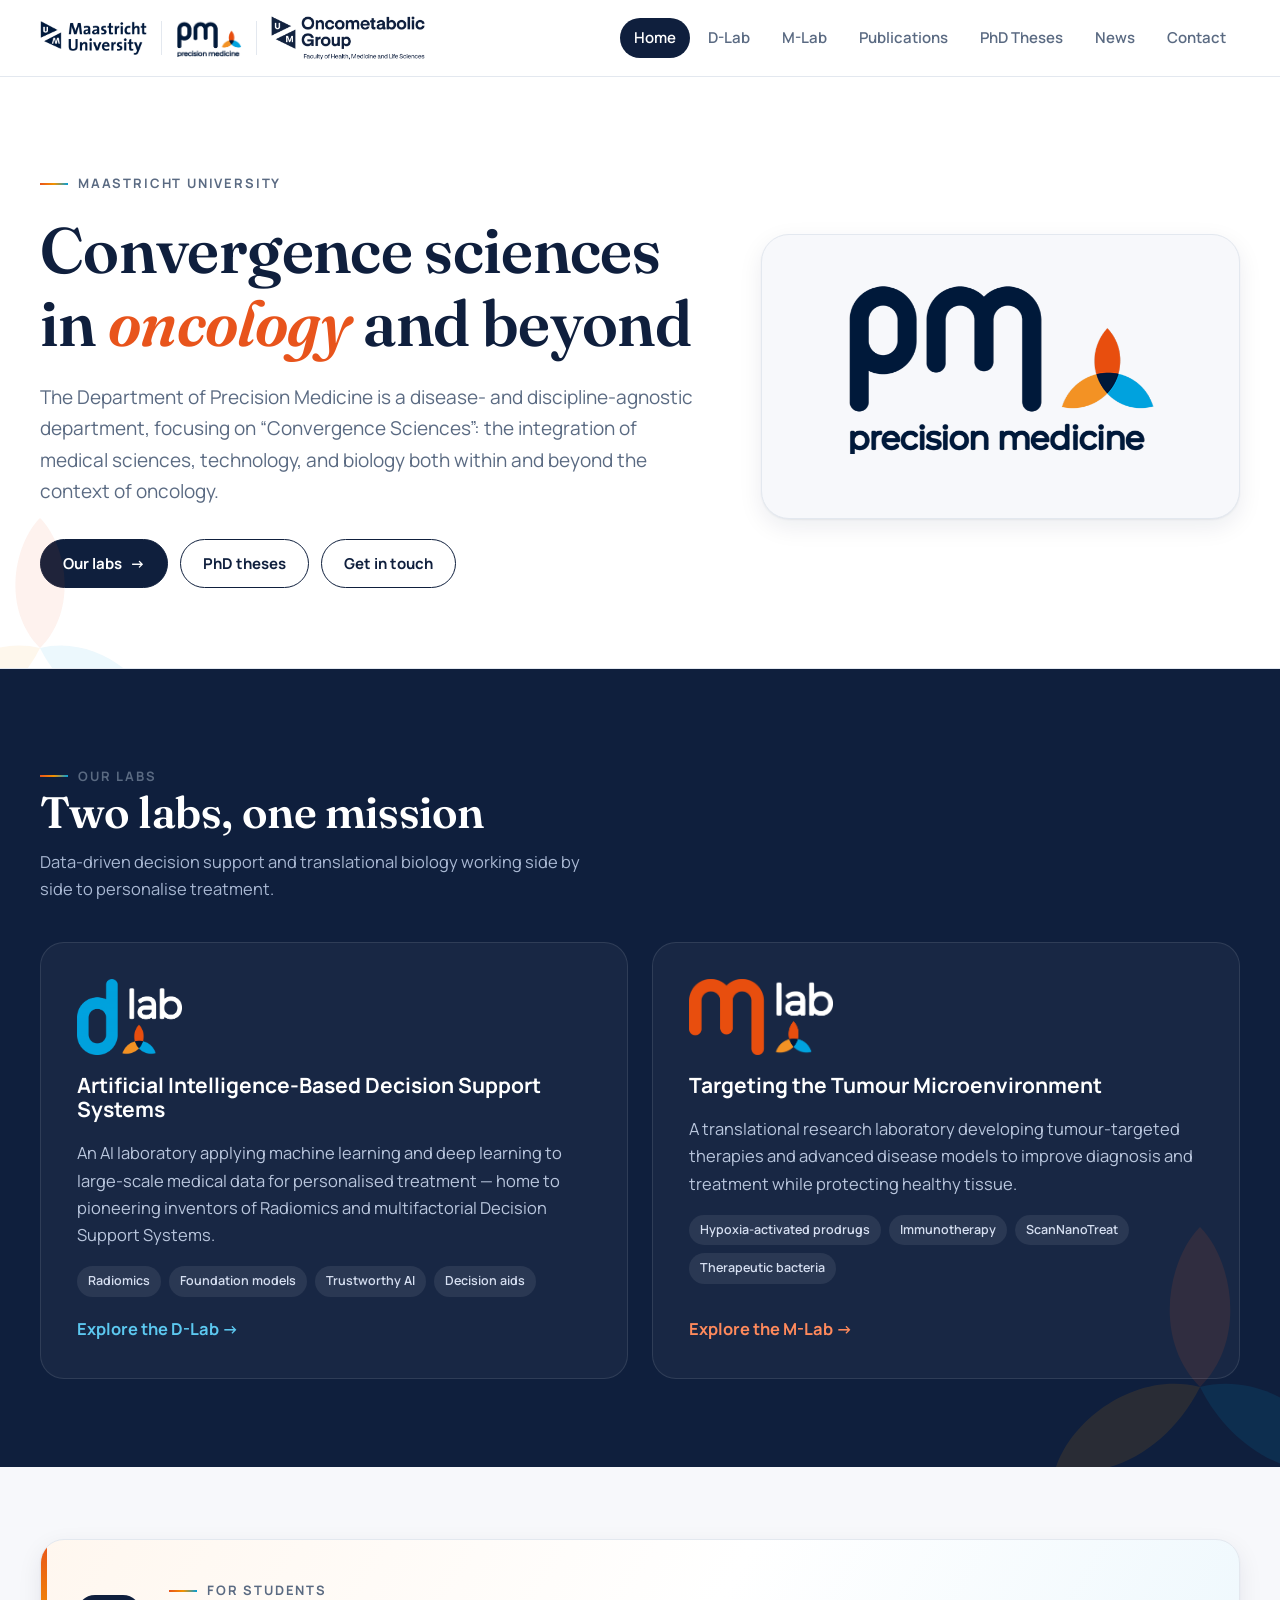
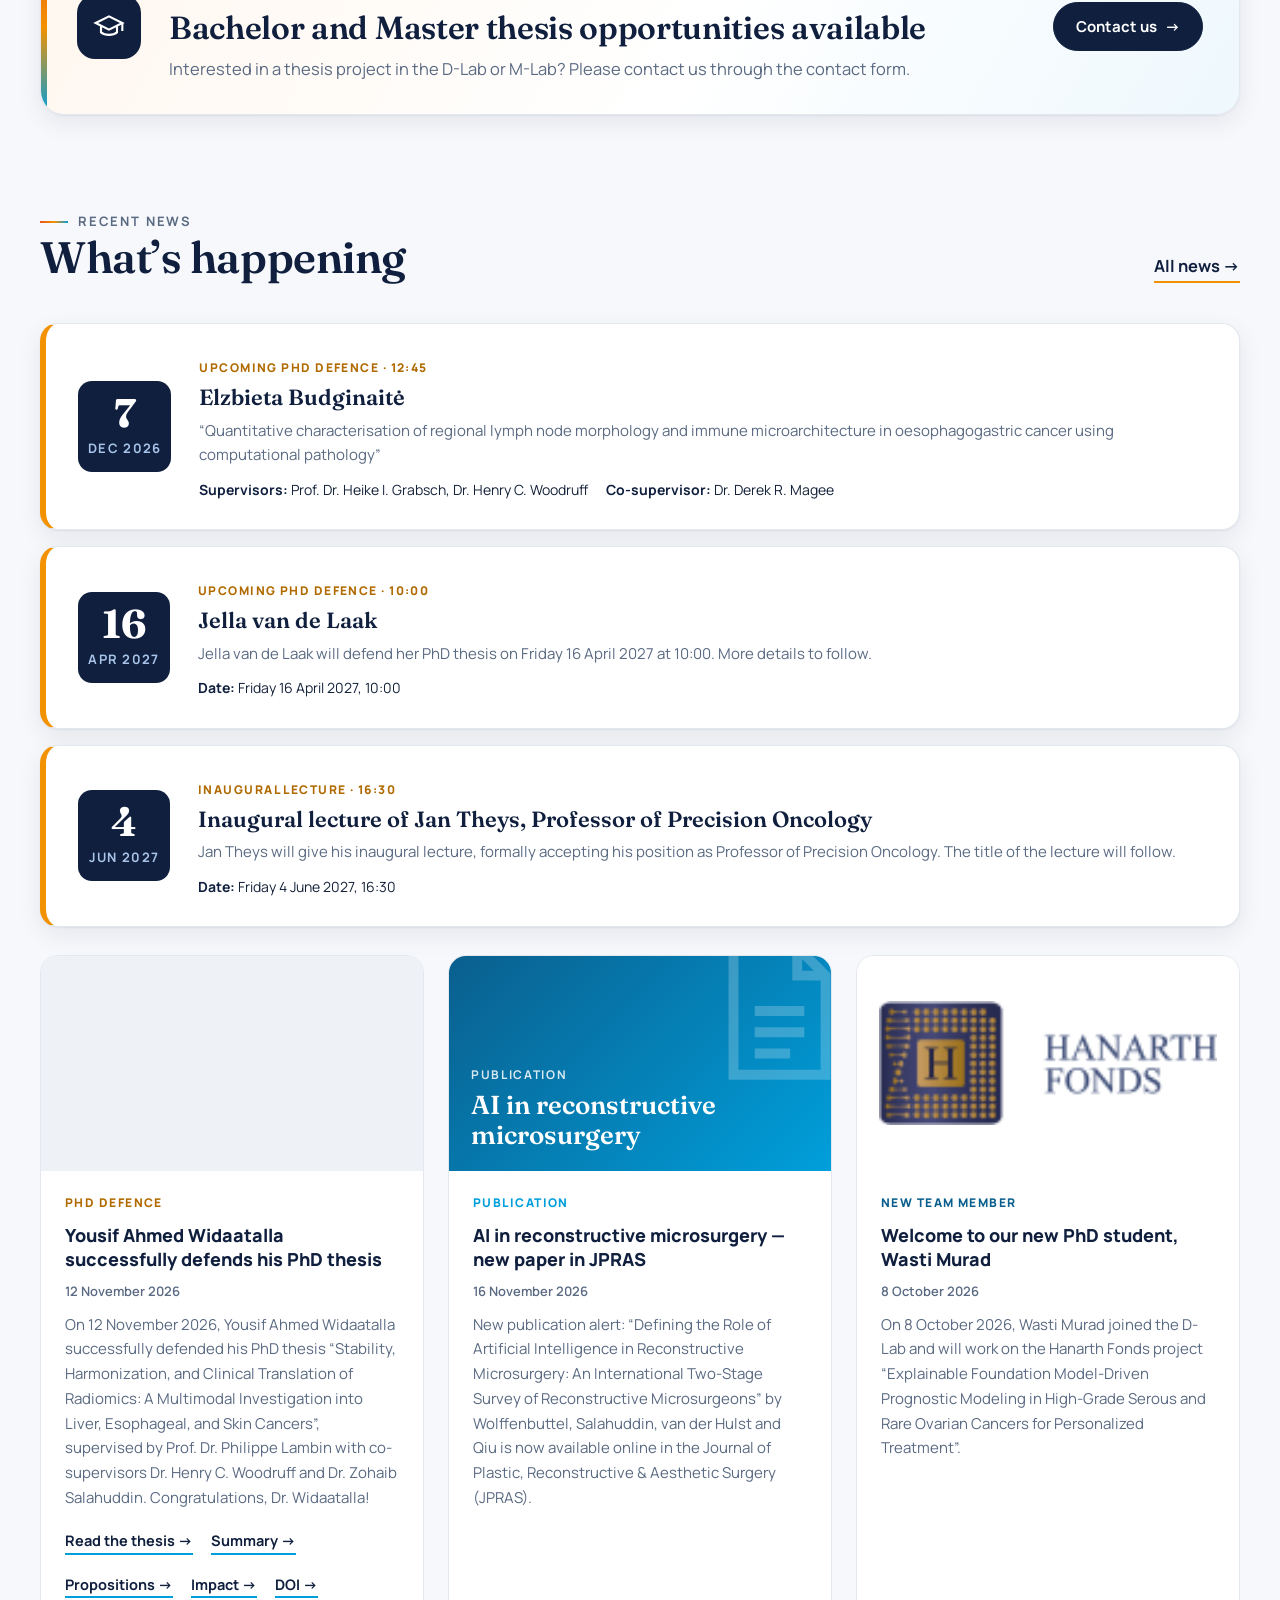
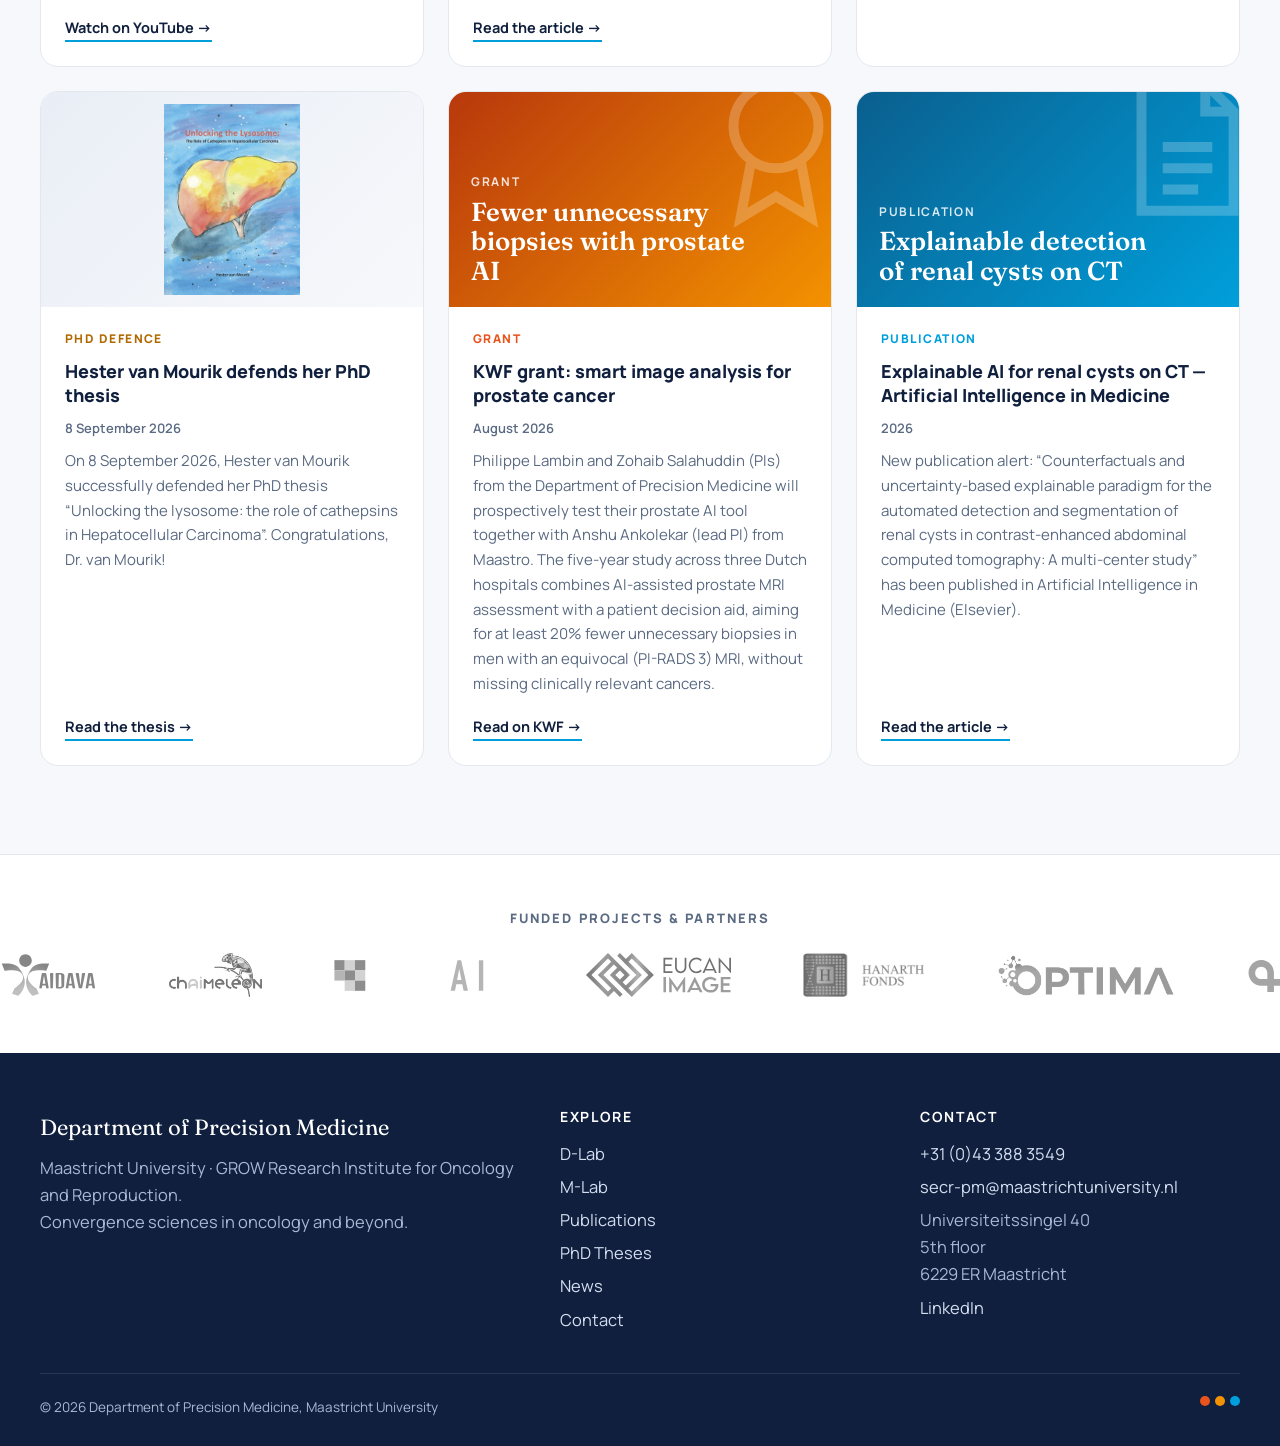
==== commit 5e78a399: "Jella van de Laak; map at UNS 40" ====
--- a/index.html
+++ b/index.html
@@ -14,7 +14,7 @@
 <link rel="preconnect" href="https://fonts.googleapis.com">
 <link rel="preconnect" href="https://fonts.gstatic.com" crossorigin>
 <link href="https://fonts.googleapis.com/css2?family=Fraunces:ital,opsz,wght@0,9..144,500;0,9..144,600;1,9..144,500;1,9..144,600&family=Manrope:wght@400;500;600;700;800&display=swap" rel="stylesheet">
-<link rel="stylesheet" href="assets/css/site.css?v=20261124">
+<link rel="stylesheet" href="assets/css/site.css?v=20261124b">
 </head>
 <body class="">
 <header class="site-header">
@@ -111,8 +111,8 @@
   <div class="datebox"><b>16</b><span>Apr 2027</span></div>
   <div>
     <span class="tag t-event">Upcoming PhD defence · 10:00</span>
-    <h3>Jella van der Laak</h3>
-    <p>Jella van der Laak will defend her PhD thesis on Friday 16 April 2027 at 10:00. More details to follow.</p>
+    <h3>Jella van de Laak</h3>
+    <p>Jella van de Laak will defend her PhD thesis on Friday 16 April 2027 at 10:00. More details to follow.</p>
     <div class="meta-line"><span><strong>Date:</strong> Friday 16 April 2027, 10:00</span></div>
   </div>
 </article>
--- a/assets/css/site.css
+++ b/assets/css/site.css
@@ -373,11 +373,14 @@
   .topic.flip .topic-text { order: 0; }
   .contact-grid { grid-template-columns: 1fr; }
 }
-@media (max-width: 860px) {
+/* Collapse the main menu earlier so the three header logos and the menu never collide */
+@media (max-width: 1100px) {
   .menu-btn { display: block; }
   .nav { display: none; position: absolute; top: 76px; left: 0; right: 0; flex-direction: column; background: var(--white); border-bottom: 1px solid var(--line); padding: 10px 20px 18px; }
   .nav.open { display: flex; }
   .nav a { padding: 12px 14px; }
+}
+@media (max-width: 860px) {
   .lab-grid { grid-template-columns: 1fr; }
   .featured { grid-template-columns: auto 1fr; }
   .featured .btn { grid-column: 1 / -1; justify-self: start; }
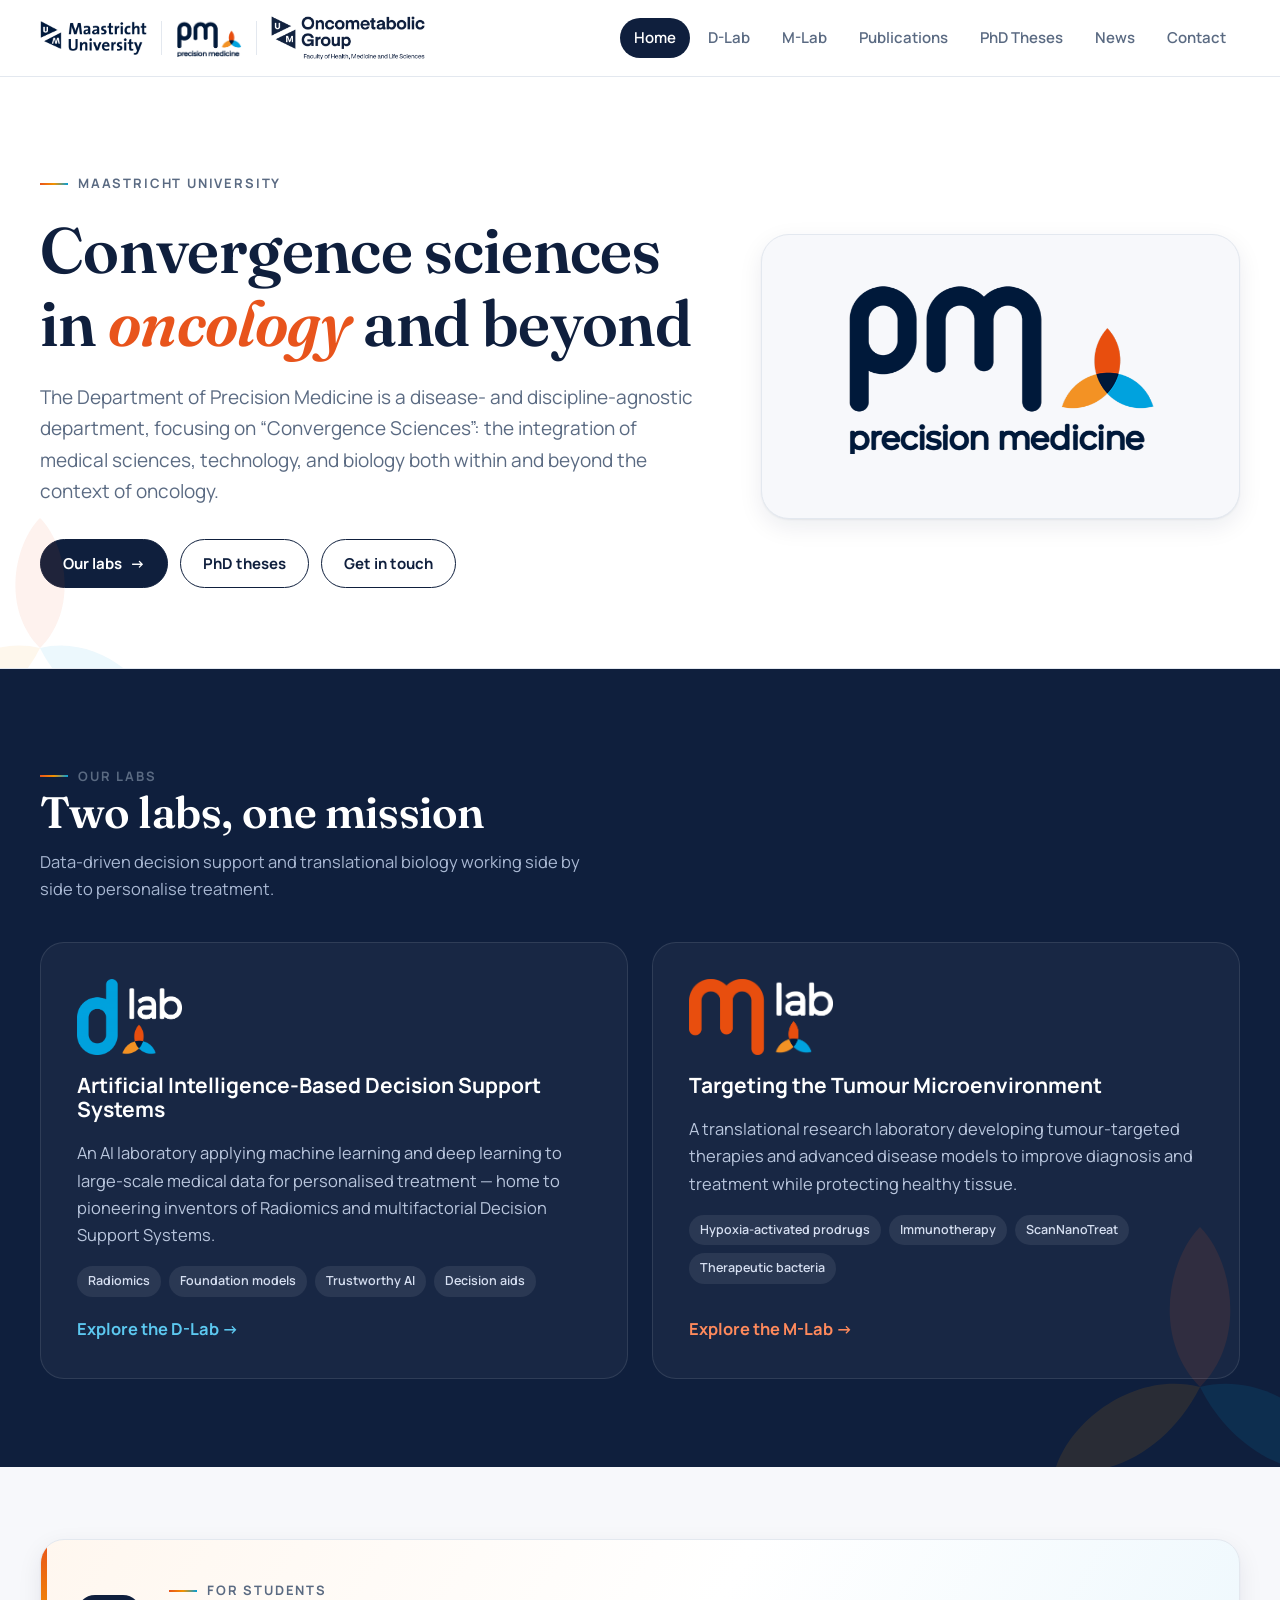
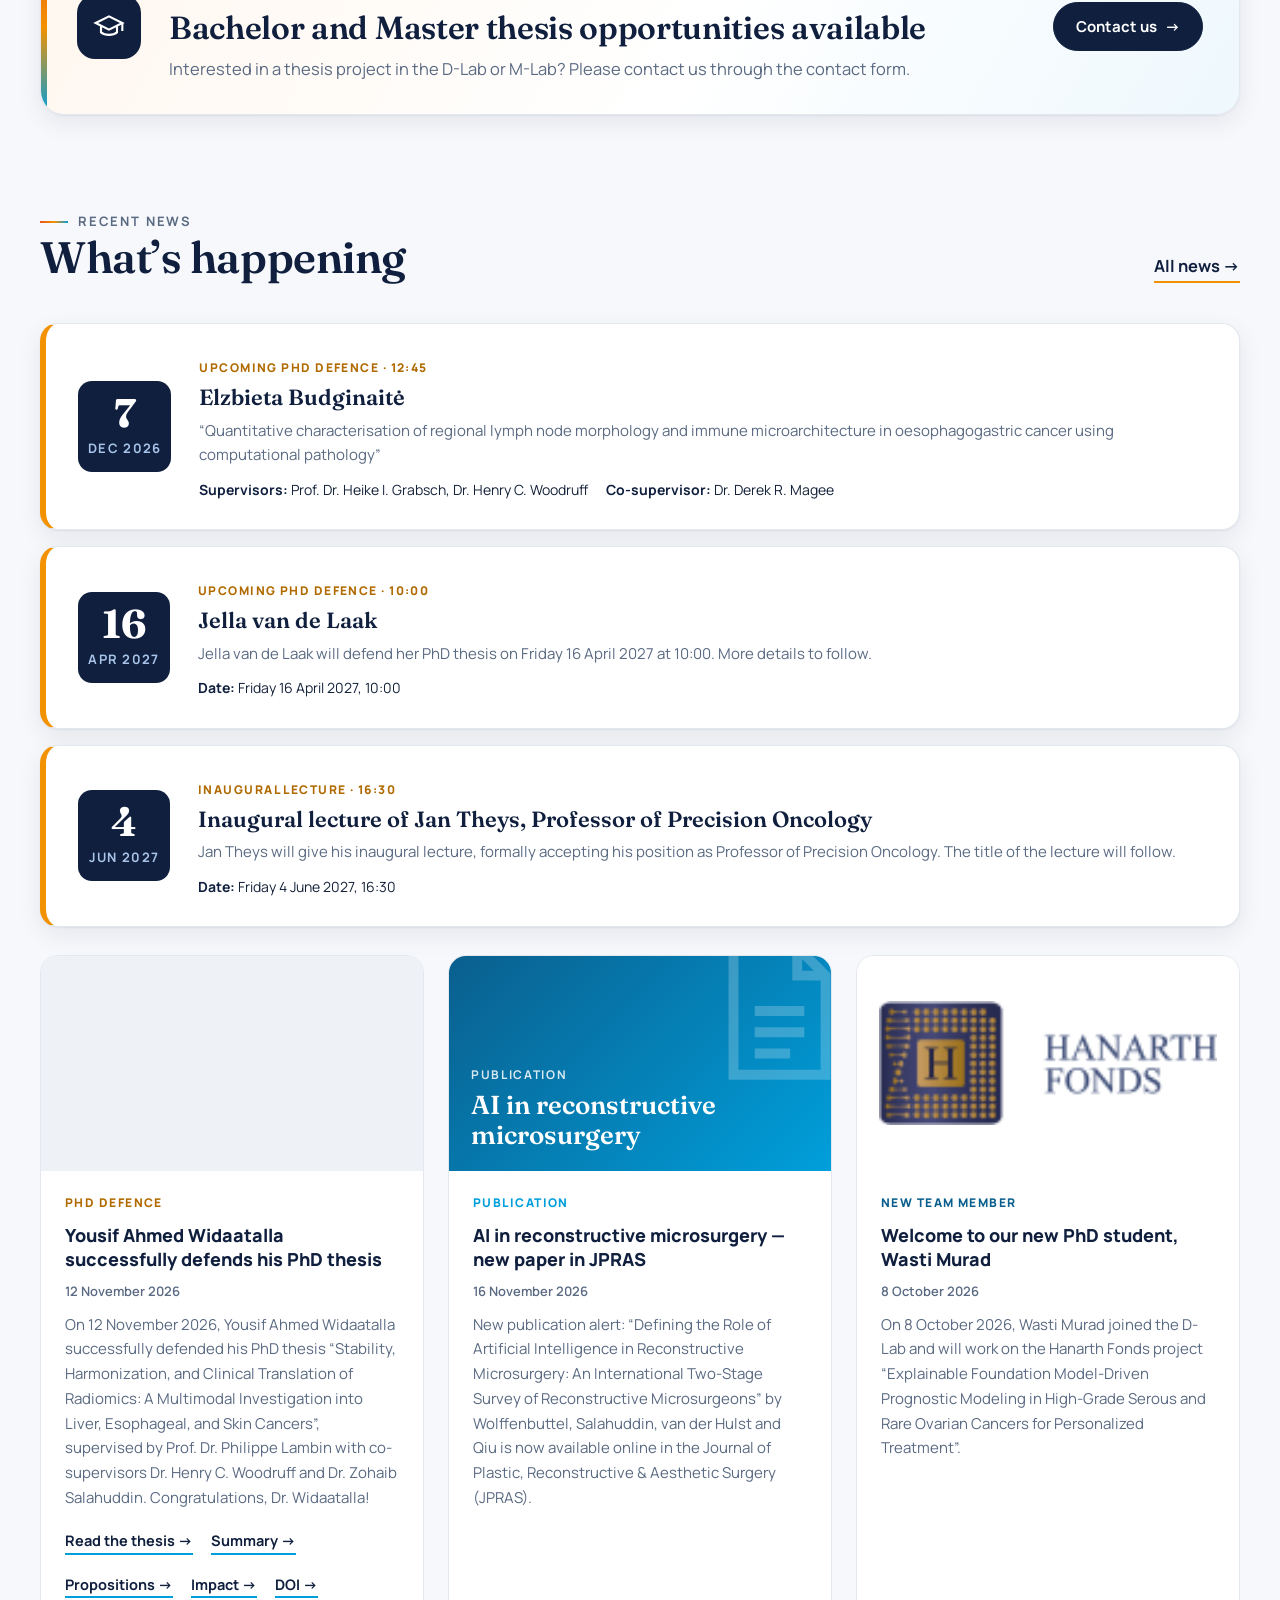
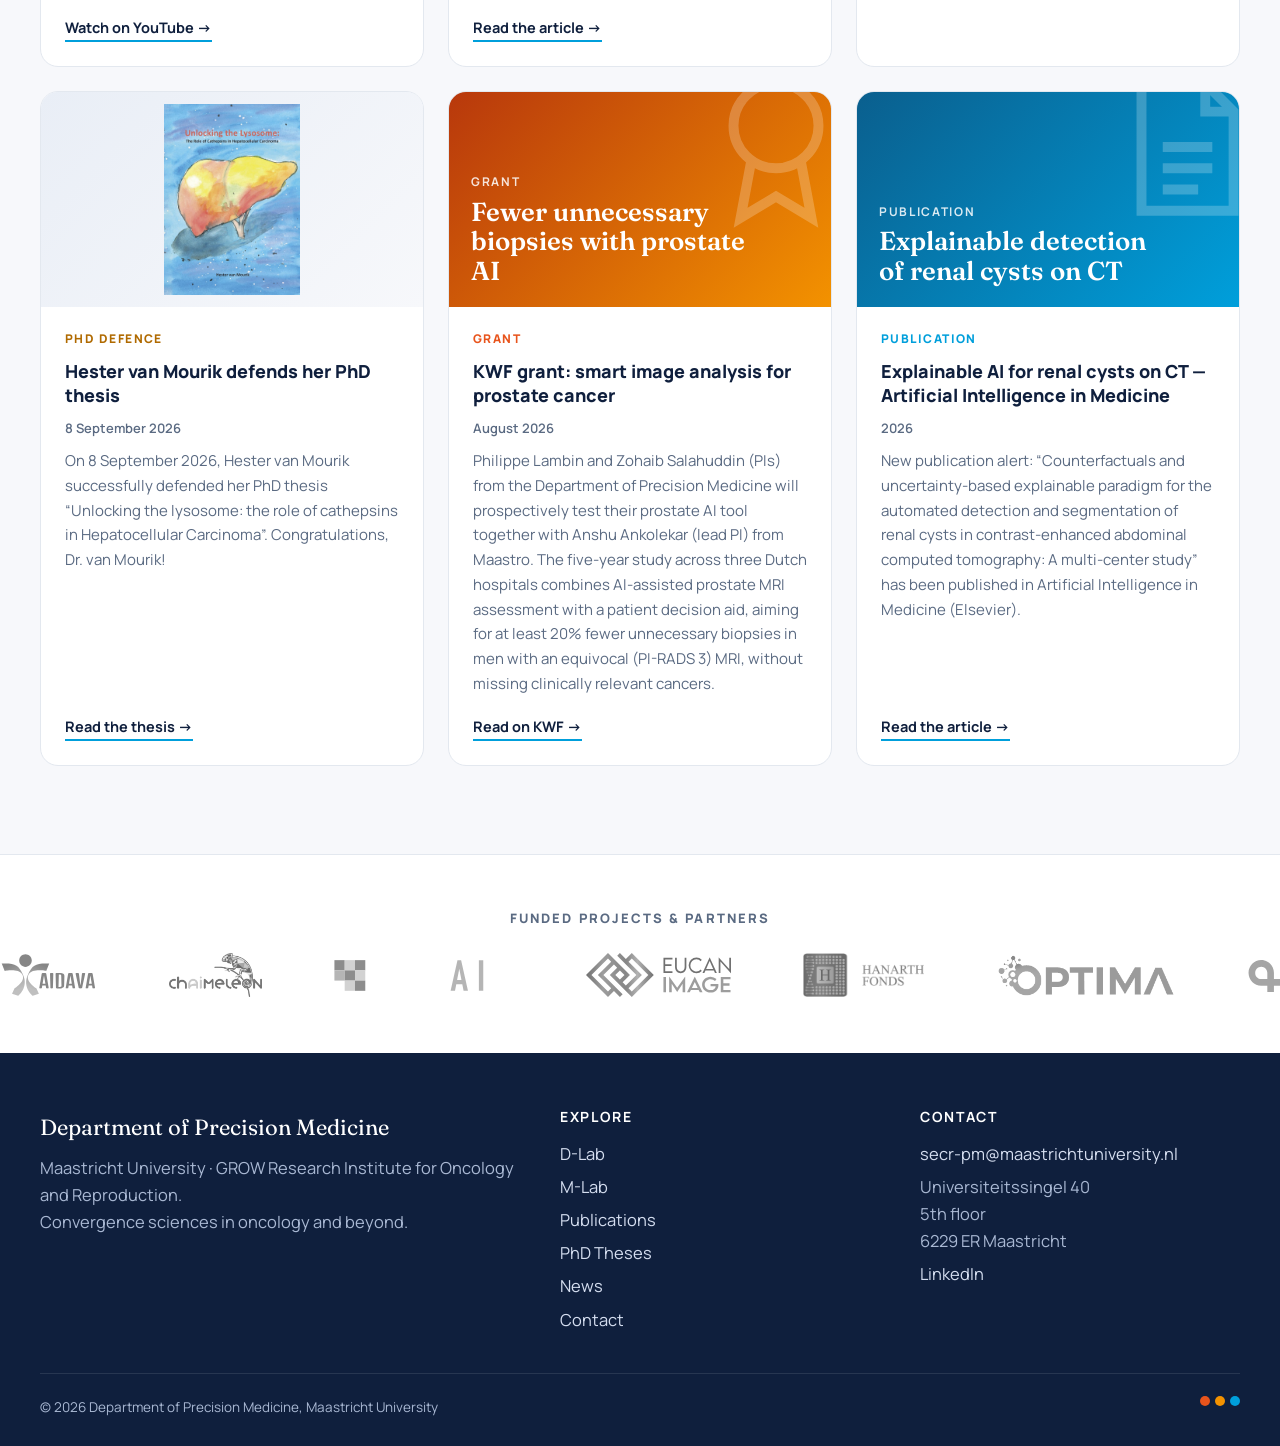
==== commit c97d729b: "Remove phone number" ====
--- a/index.html
+++ b/index.html
@@ -150,7 +150,6 @@
       <div>
         <h4>Contact</h4>
         <ul>
-          <li><a href="tel:+31433883549">+31 (0)43 388 3549</a></li>
           <li><a href="mailto:secr-pm@maastrichtuniversity.nl">secr-pm@maastrichtuniversity.nl</a></li>
           <li>Universiteitssingel 40<br>5th floor<br>6229 ER Maastricht</li>
           <li><a href="https://www.linkedin.com/company/precision-medicine-maastricht-university/" target="_blank" rel="noopener">LinkedIn</a></li>
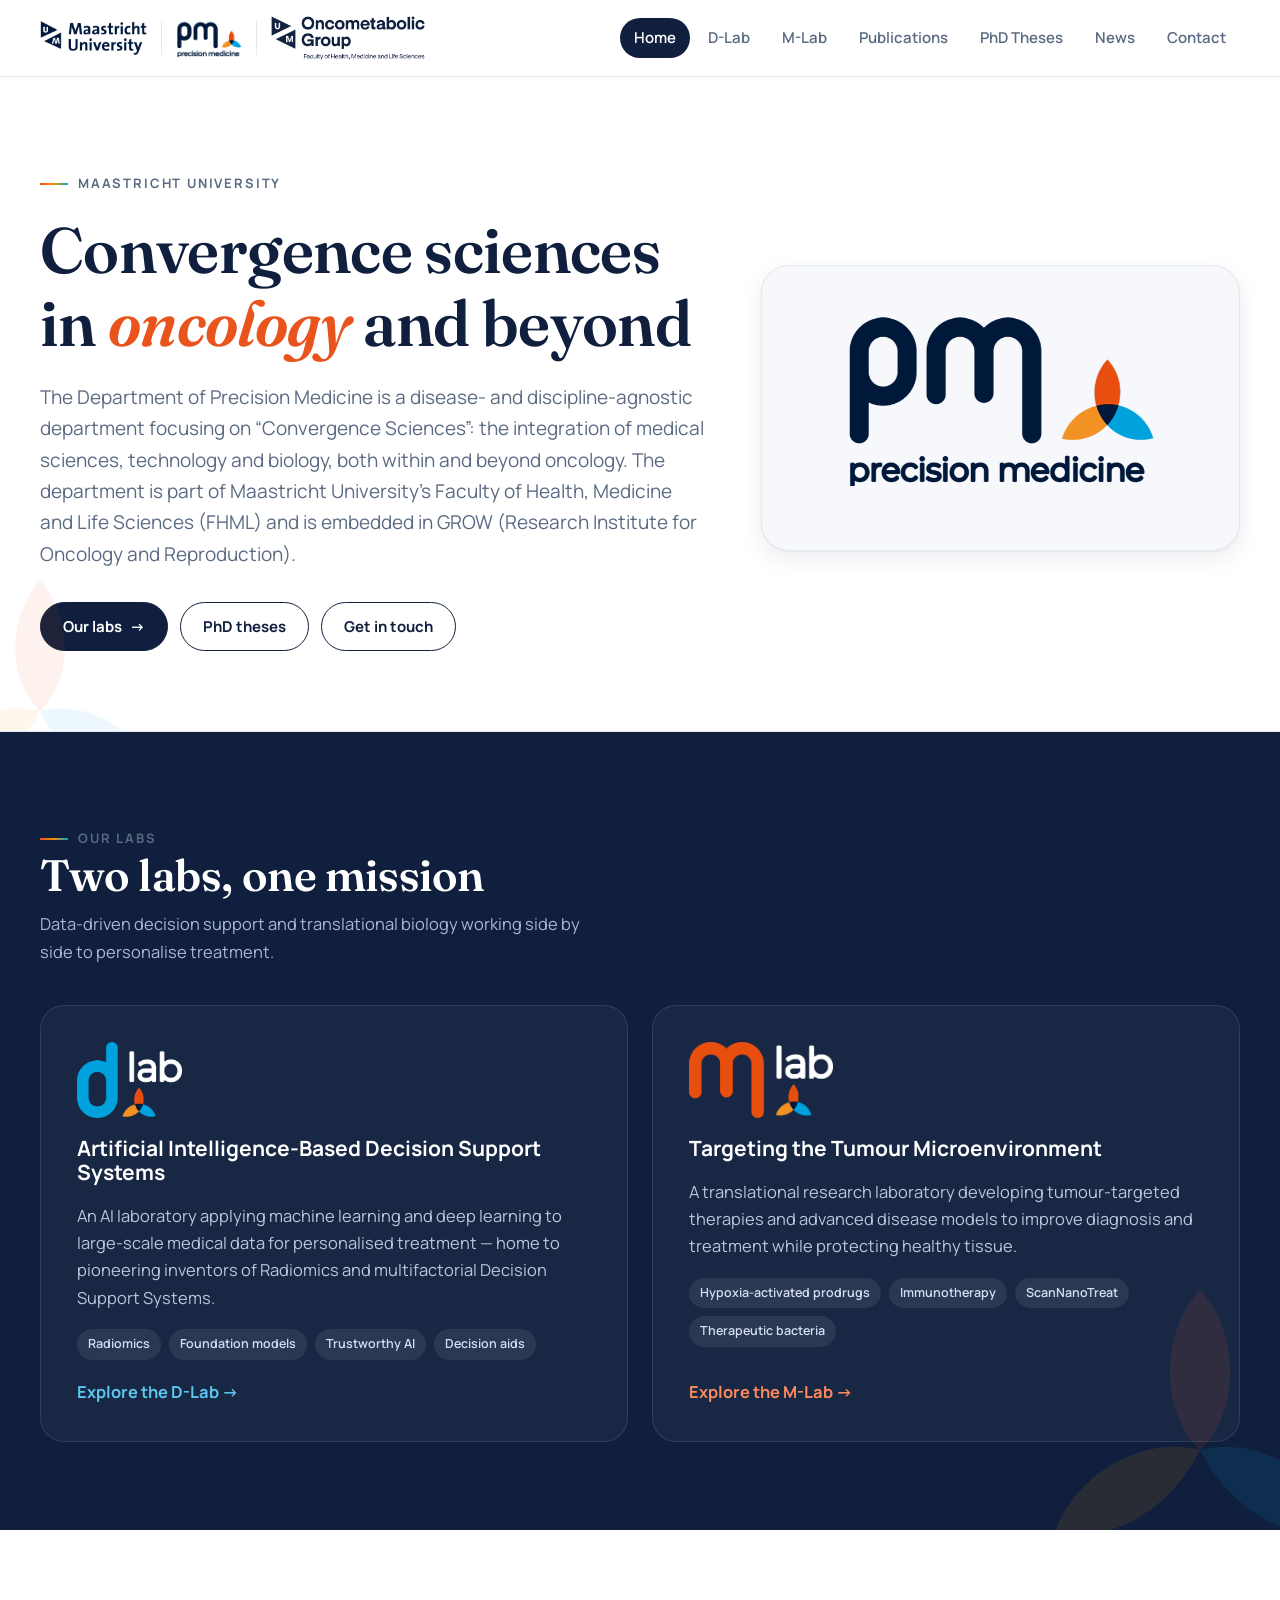
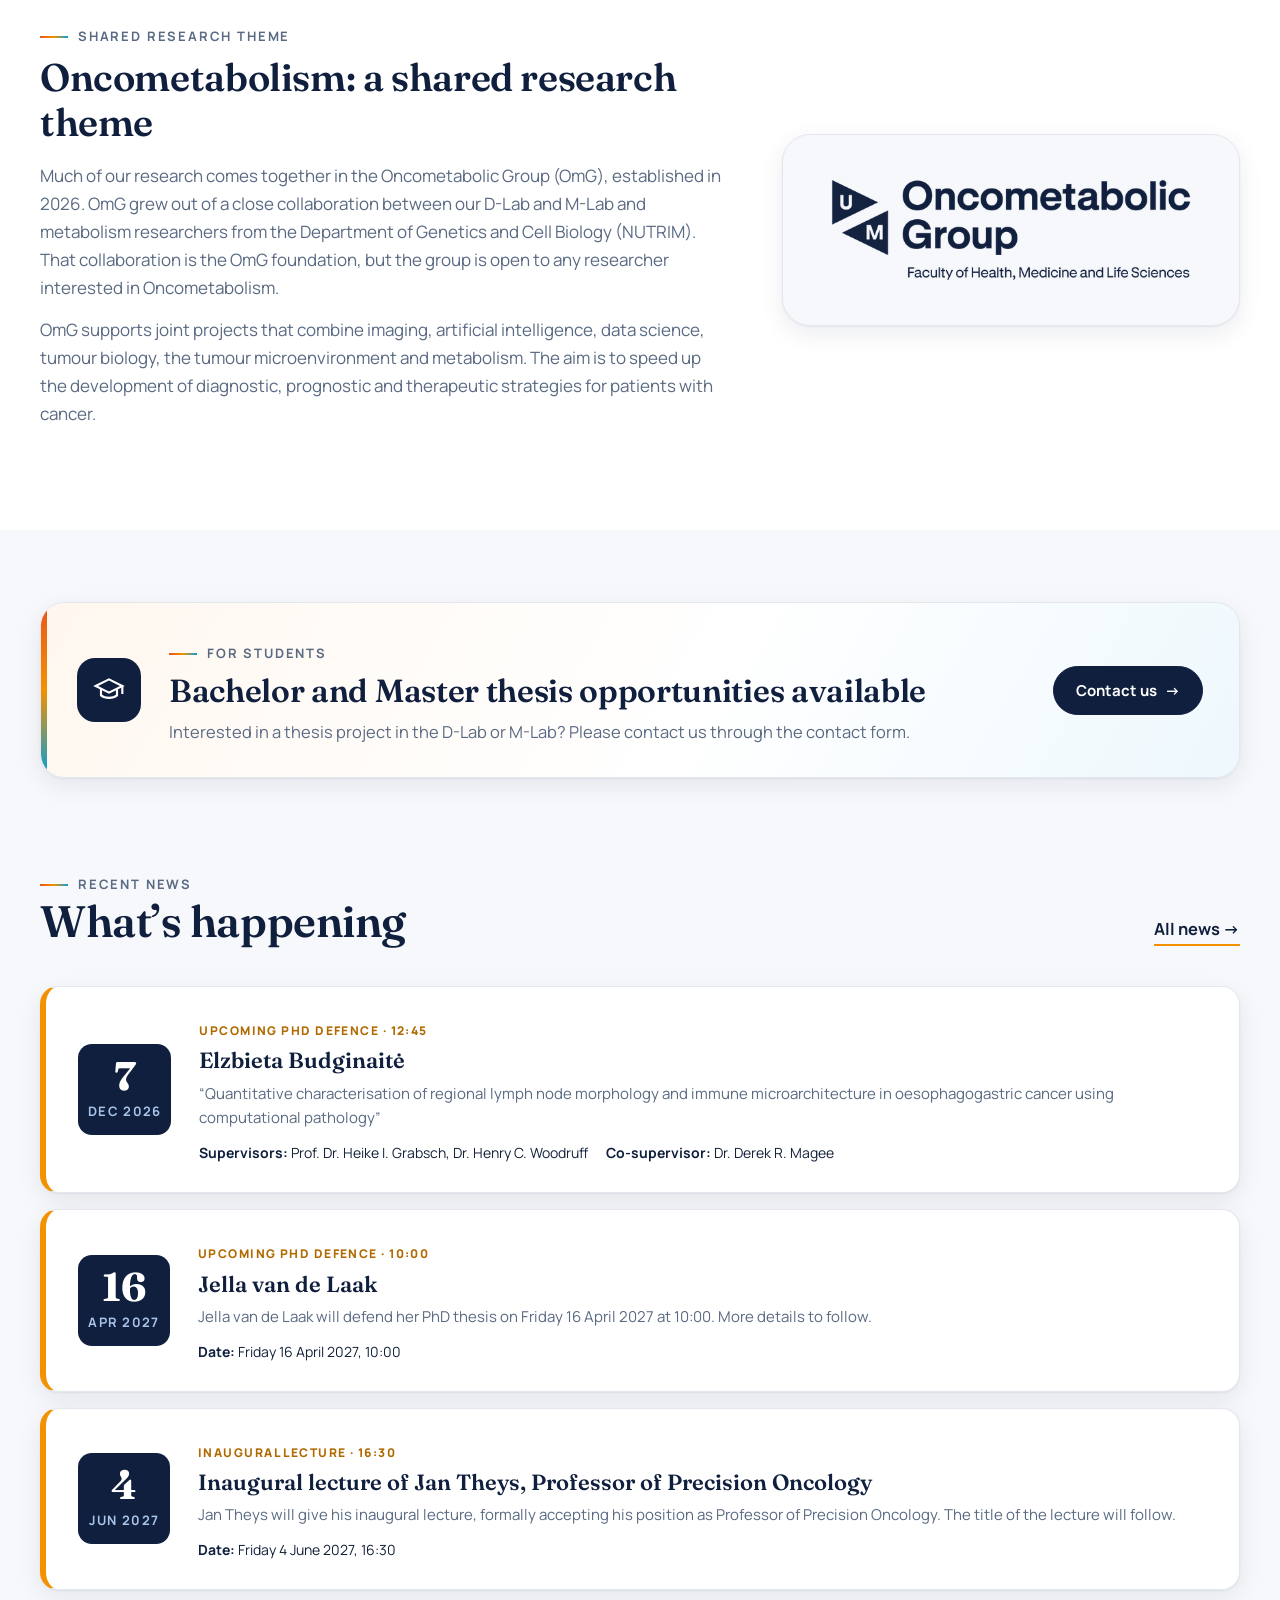
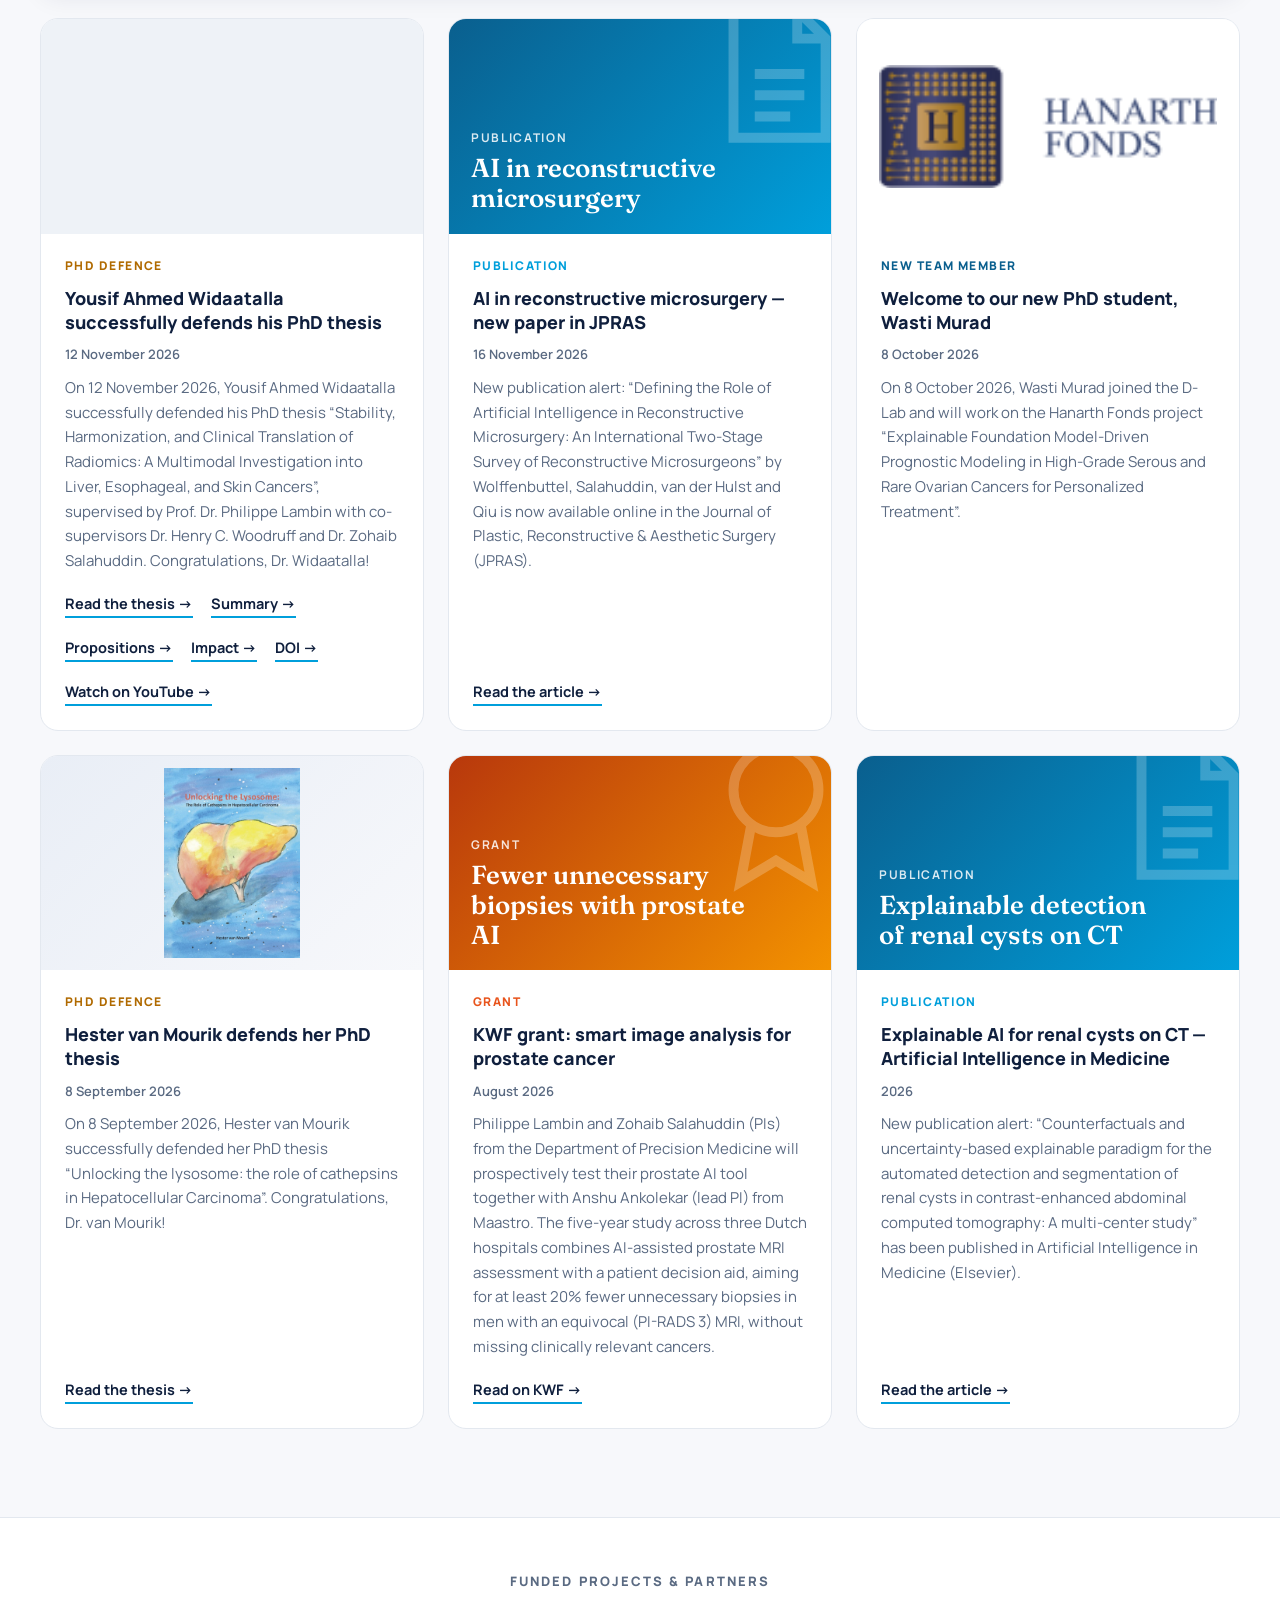
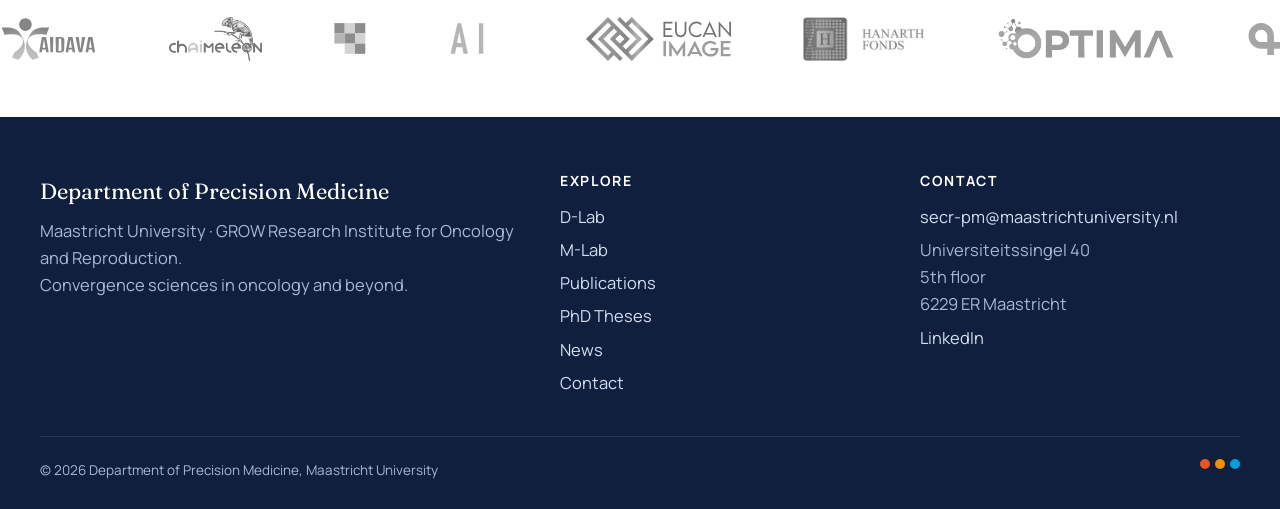
==== commit 5b4bbe82: "Home intro + Oncometabolism; M-Lab reorder, CAM, metabolism" ====
--- a/index.html
+++ b/index.html
@@ -14,7 +14,7 @@
 <link rel="preconnect" href="https://fonts.googleapis.com">
 <link rel="preconnect" href="https://fonts.gstatic.com" crossorigin>
 <link href="https://fonts.googleapis.com/css2?family=Fraunces:ital,opsz,wght@0,9..144,500;0,9..144,600;1,9..144,500;1,9..144,600&family=Manrope:wght@400;500;600;700;800&display=swap" rel="stylesheet">
-<link rel="stylesheet" href="assets/css/site.css?v=20261124b">
+<link rel="stylesheet" href="assets/css/site.css?v=20261125">
 </head>
 <body class="">
 <header class="site-header">
@@ -48,7 +48,7 @@
     <div>
       <span class="eyebrow">Maastricht University</span>
       <h1>Convergence sciences in <em>oncology</em> and beyond</h1>
-      <p class="lead">The Department of Precision Medicine is a disease- and discipline-agnostic department, focusing on “Convergence Sciences”: the integration of medical sciences, technology, and biology both within and beyond the context of oncology.</p>
+      <p class="lead">The Department of Precision Medicine is a disease- and discipline-agnostic department focusing on “Convergence Sciences”: the integration of medical sciences, technology and biology, both within and beyond oncology. The department is part of Maastricht University’s Faculty of Health, Medicine and Life Sciences (FHML) and is embedded in GROW (Research Institute for Oncology and Reproduction).</p>
       <div class="actions">
         <a class="btn" href="#labs">Our labs <span class="arr">→</span></a>
         <a class="btn ghost" href="theses.html">PhD theses</a>
@@ -86,6 +86,17 @@
     </div>
   </div>
 </section>
+<section class="section omg" id="oncometabolism"><div class="wrap">
+  <div class="omg-grid reveal">
+    <div>
+      <span class="eyebrow">Shared research theme</span>
+      <h2>Oncometabolism: a shared research theme</h2>
+      <p>Much of our research comes together in the Oncometabolic Group (OmG), established in 2026. OmG grew out of a close collaboration between our D-Lab and M-Lab and metabolism researchers from the Department of Genetics and Cell Biology (NUTRIM). That collaboration is the OmG foundation, but the group is open to any researcher interested in Oncometabolism.</p>
+      <p>OmG supports joint projects that combine imaging, artificial intelligence, data science, tumour biology, the tumour microenvironment and metabolism. The aim is to speed up the development of diagnostic, prognostic and therapeutic strategies for patients with cancer.</p>
+    </div>
+    <aside class="omg-card"><img src="img/logos/oncometabolic-group.png" alt="Oncometabolic Group (OmG), Faculty of Health, Medicine and Life Sciences"></aside>
+  </div>
+</div></section>
 <section class="student-cta" aria-label="Student thesis opportunities"><div class="wrap">
   <div class="cta-box reveal">
     <div class="cta-ic"><svg viewBox="0 0 24 24" fill="none" stroke="currentColor" stroke-width="1.6"><path d="M2 9 12 4l10 5-10 5z"/><path d="M6 11v5c3 2.5 9 2.5 12 0v-5M22 9v6"/></svg></div>
--- a/assets/css/site.css
+++ b/assets/css/site.css
@@ -365,6 +365,15 @@
 .reveal.in { opacity: 1; transform: none; }
 @media (prefers-reduced-motion: reduce) { .reveal { opacity: 1; transform: none; } }
 
+/* ---------- Oncometabolism theme (home) ---------- */
+.omg { background: var(--white); }
+.omg-grid { display: grid; grid-template-columns: 1.5fr 1fr; gap: 56px; align-items: center; }
+.omg-grid h2 { font-size: clamp(28px, 3vw, 40px); margin: 8px 0 18px; }
+.omg-grid p { color: var(--muted); font-size: 17px; margin: 0 0 14px; }
+.omg-card { background: var(--paper); border: 1px solid var(--line); border-radius: 28px; padding: 44px 36px; box-shadow: var(--shadow); display: grid; place-items: center; }
+.omg-card img { width: 100%; max-width: 360px; height: auto; }
+@media (max-width: 860px) { .omg-grid { grid-template-columns: 1fr; gap: 28px; } .omg-card { padding: 28px; } }
+
 /* ---------- Responsive ---------- */
 @media (max-width: 1020px) {
   .hero .wrap { grid-template-columns: 1fr; padding: 64px 0; }
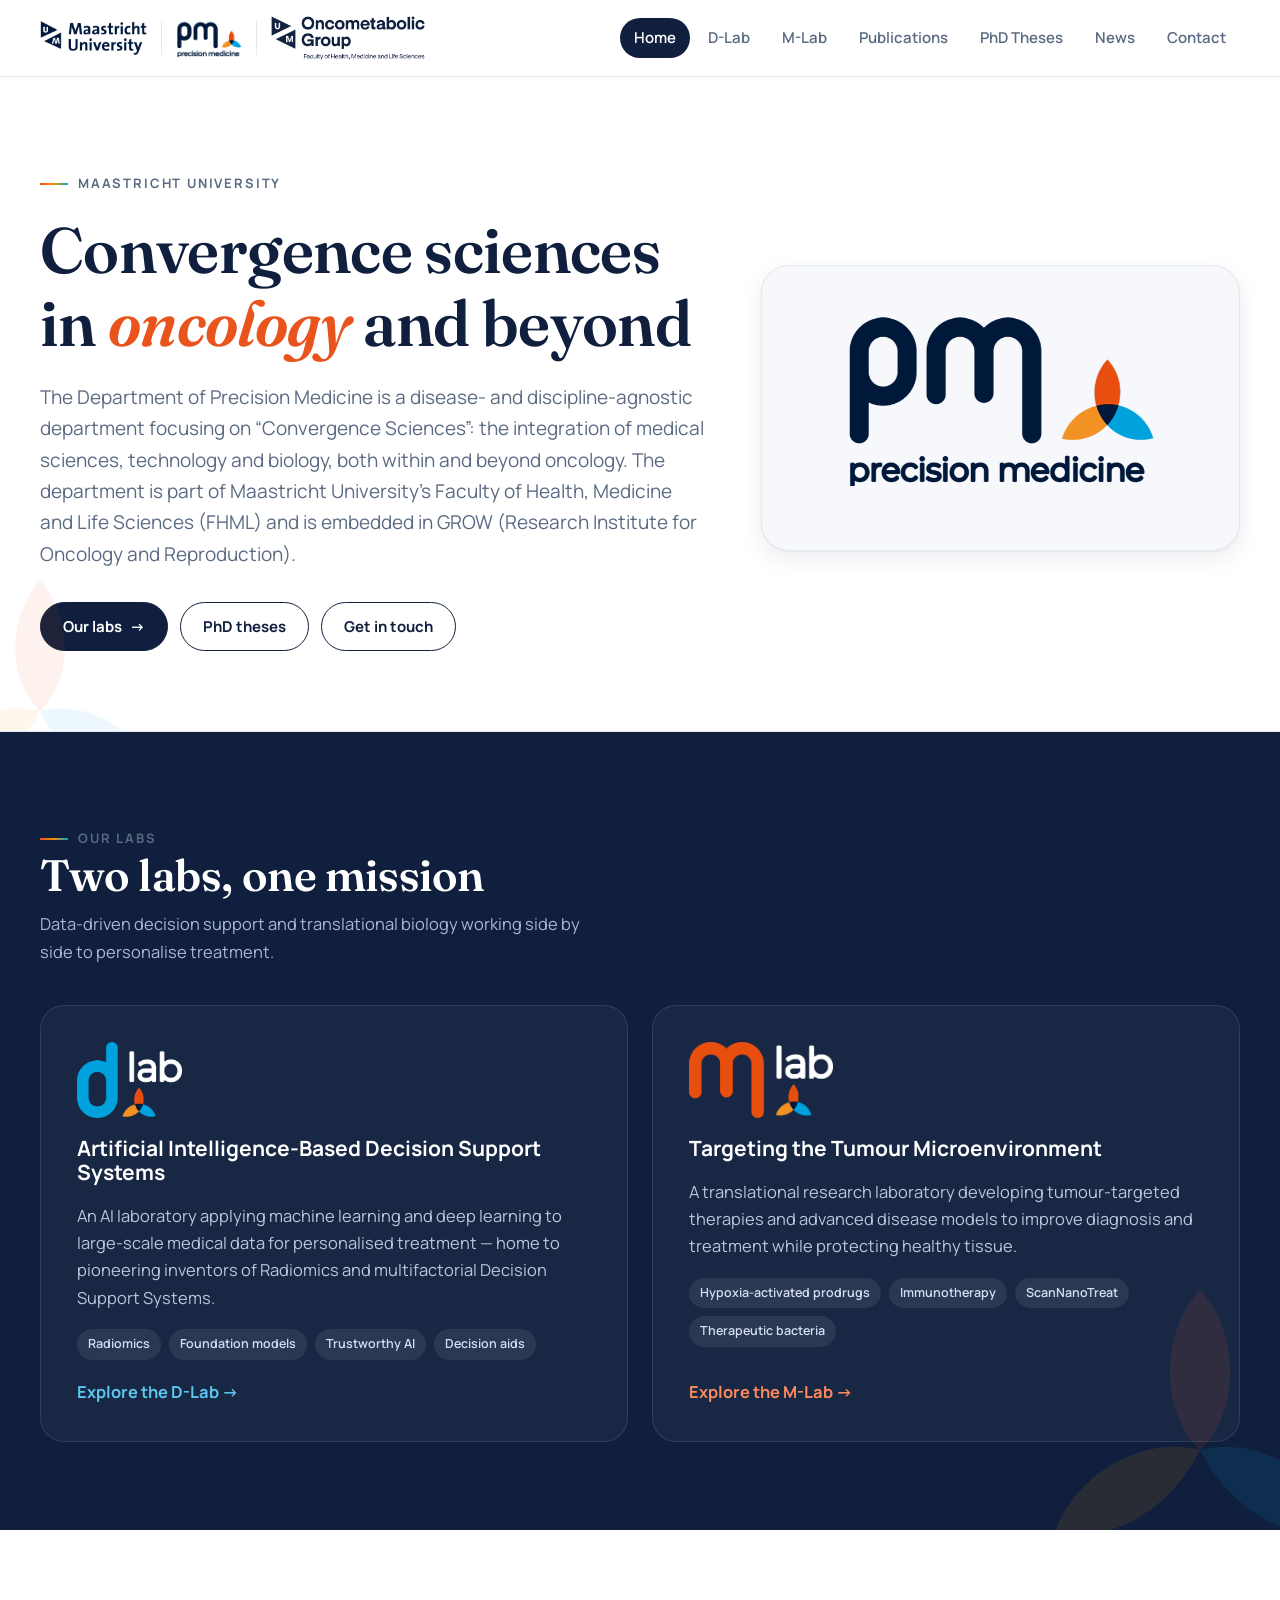
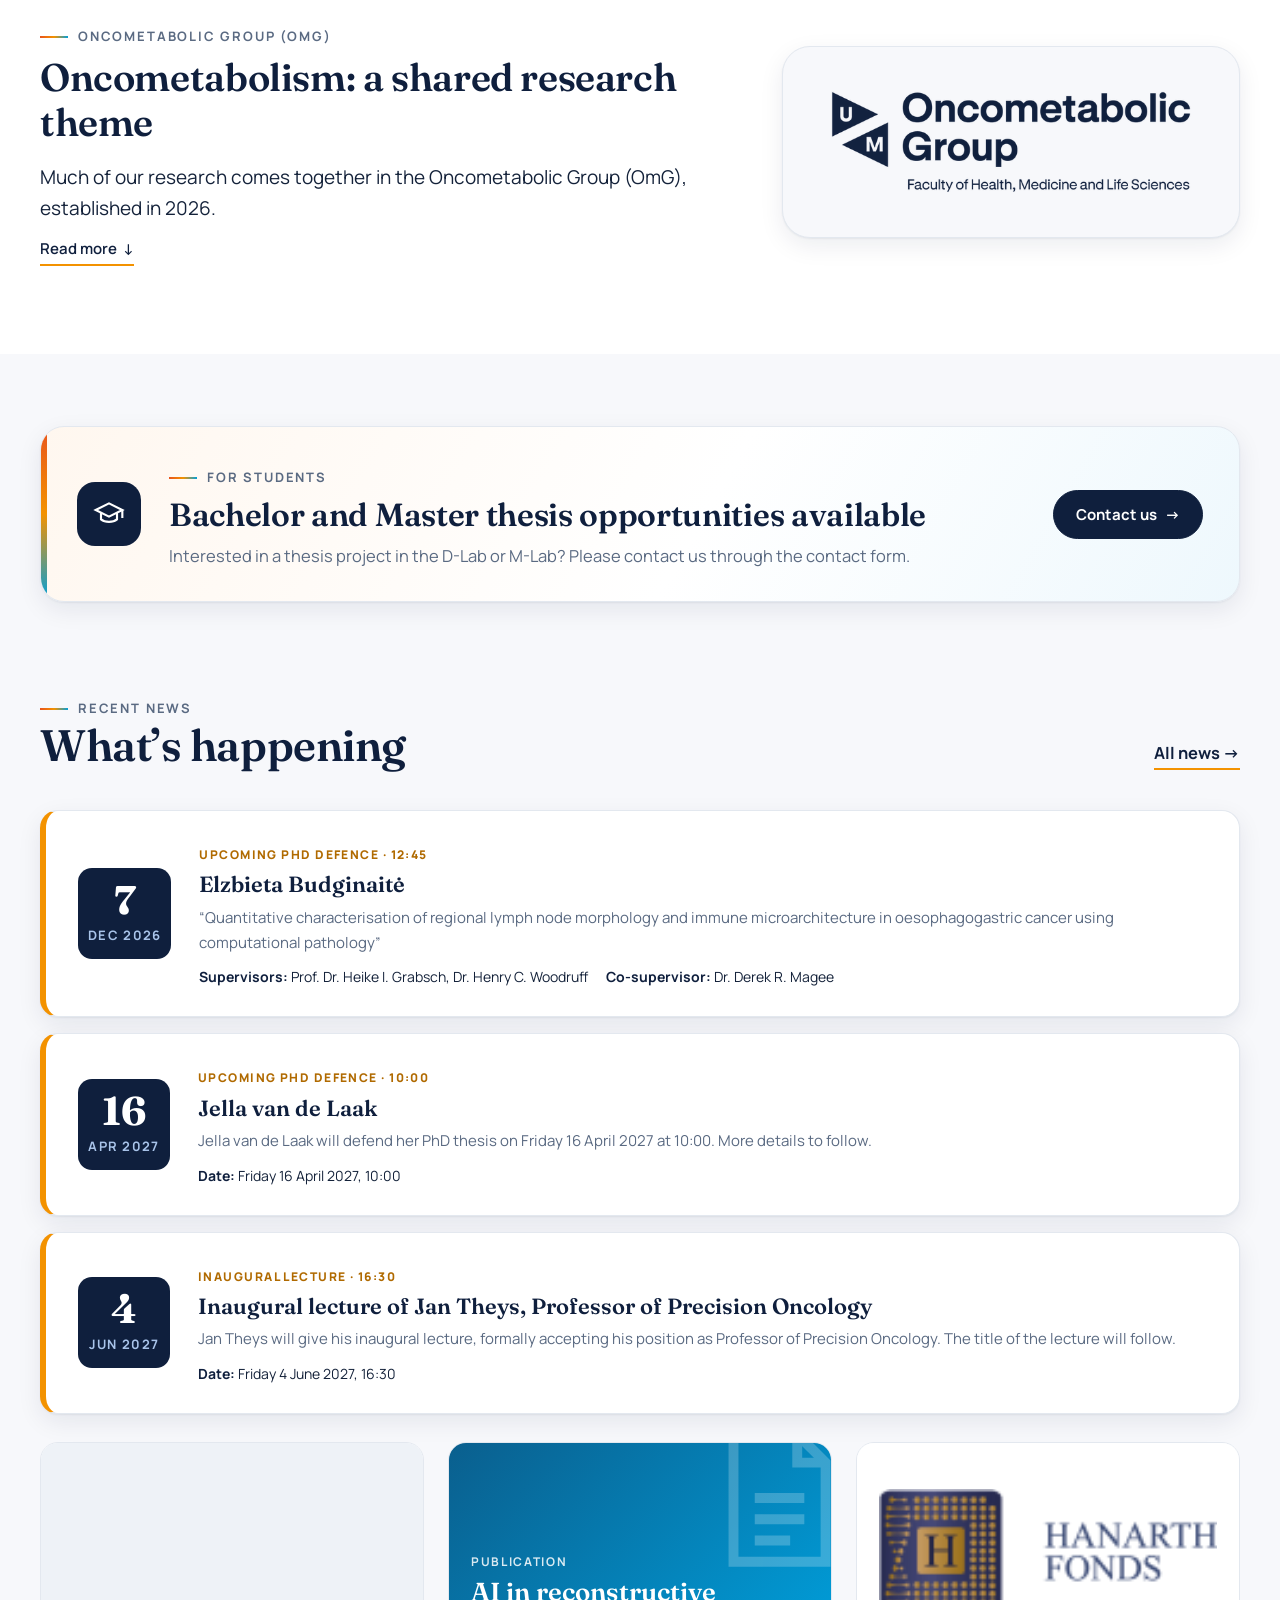
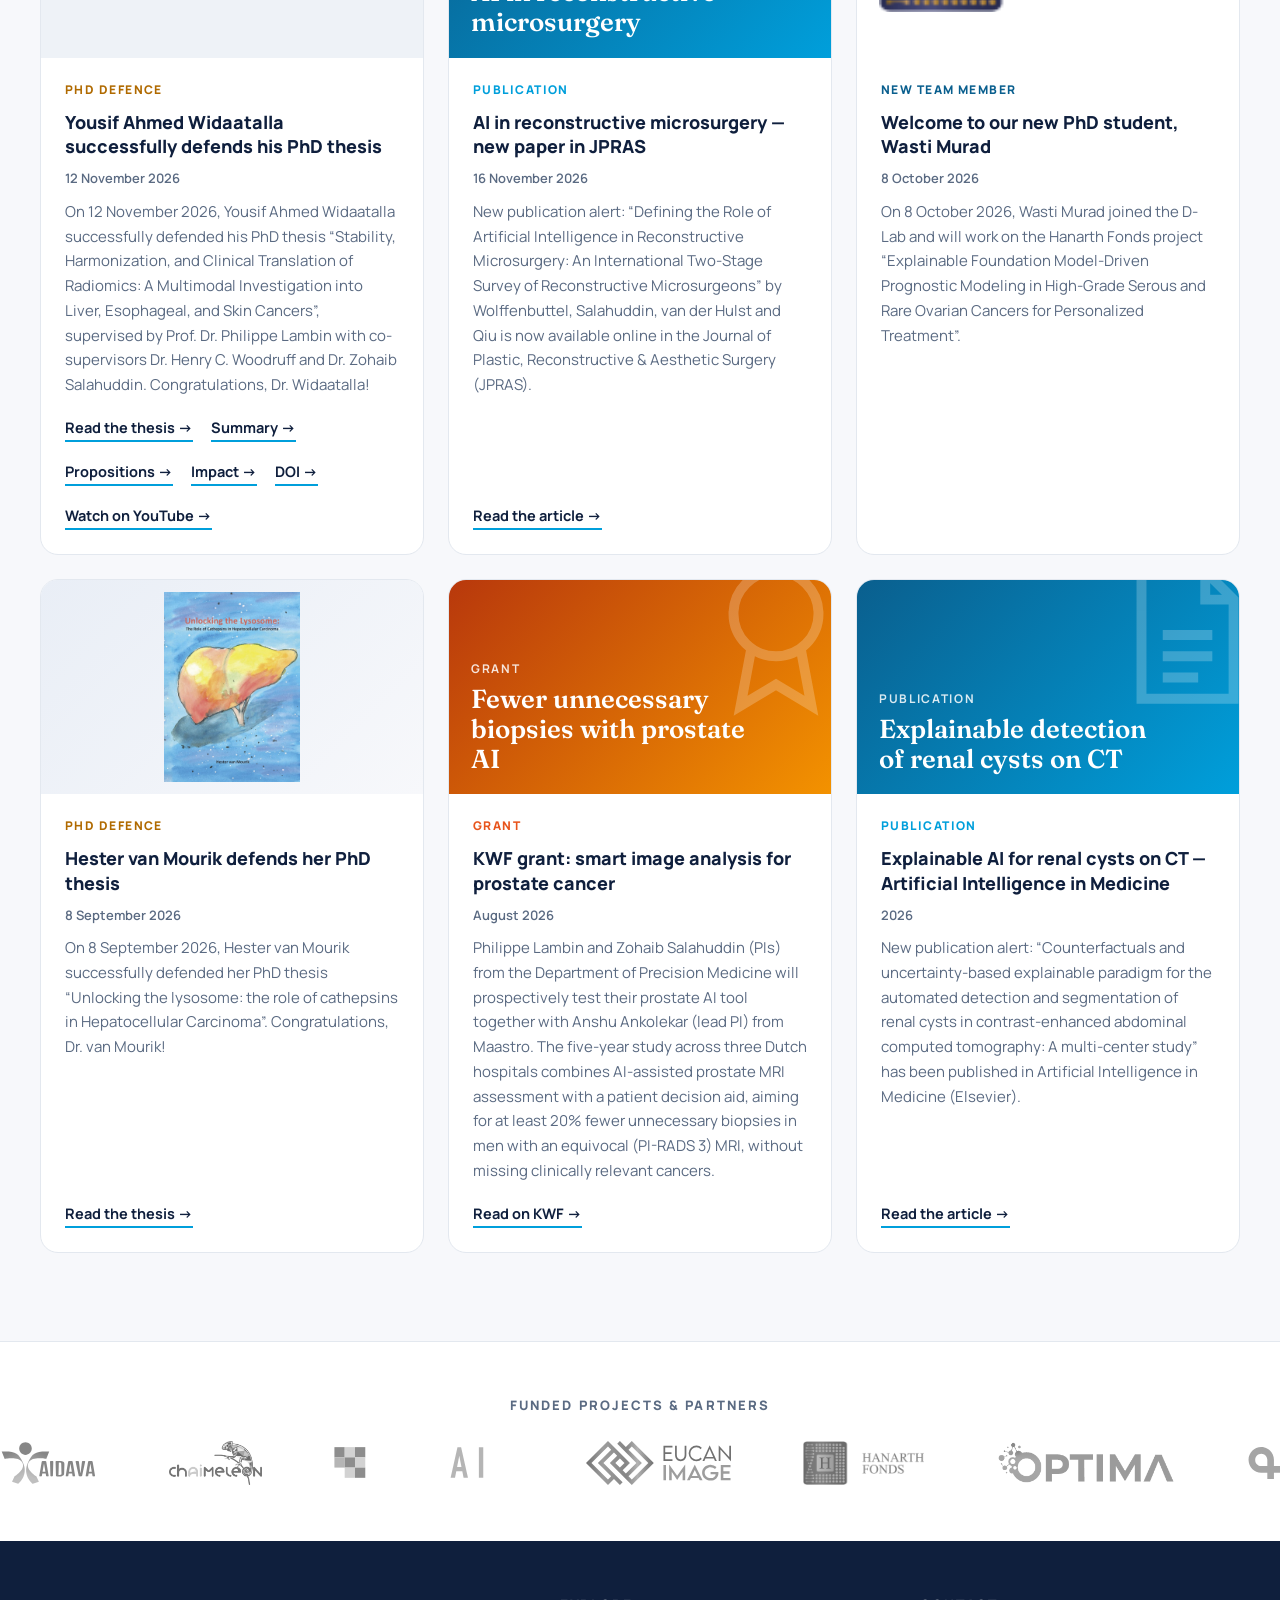
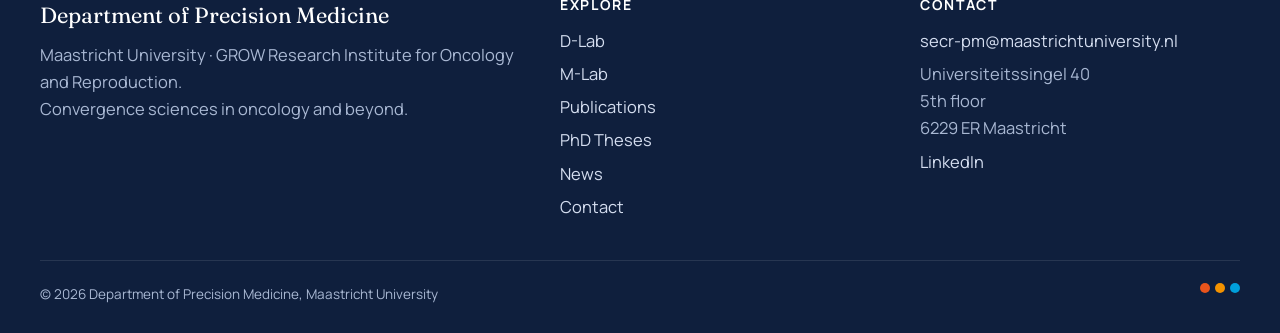
==== commit 7c52e40e: "Shorter OmG text with Read more" ====
--- a/index.html
+++ b/index.html
@@ -14,7 +14,7 @@
 <link rel="preconnect" href="https://fonts.googleapis.com">
 <link rel="preconnect" href="https://fonts.gstatic.com" crossorigin>
 <link href="https://fonts.googleapis.com/css2?family=Fraunces:ital,opsz,wght@0,9..144,500;0,9..144,600;1,9..144,500;1,9..144,600&family=Manrope:wght@400;500;600;700;800&display=swap" rel="stylesheet">
-<link rel="stylesheet" href="assets/css/site.css?v=20261125">
+<link rel="stylesheet" href="assets/css/site.css?v=20261125b">
 </head>
 <body class="">
 <header class="site-header">
@@ -89,10 +89,14 @@
 <section class="section omg" id="oncometabolism"><div class="wrap">
   <div class="omg-grid reveal">
     <div>
-      <span class="eyebrow">Shared research theme</span>
+      <span class="eyebrow">Oncometabolic Group (OmG)</span>
       <h2>Oncometabolism: a shared research theme</h2>
-      <p>Much of our research comes together in the Oncometabolic Group (OmG), established in 2026. OmG grew out of a close collaboration between our D-Lab and M-Lab and metabolism researchers from the Department of Genetics and Cell Biology (NUTRIM). That collaboration is the OmG foundation, but the group is open to any researcher interested in Oncometabolism.</p>
-      <p>OmG supports joint projects that combine imaging, artificial intelligence, data science, tumour biology, the tumour microenvironment and metabolism. The aim is to speed up the development of diagnostic, prognostic and therapeutic strategies for patients with cancer.</p>
+      <p class="omg-lead">Much of our research comes together in the Oncometabolic Group (OmG), established in 2026.</p>
+      <details class="omg-more">
+        <summary><span class="more">Read more</span><span class="less">Show less</span> <span class="chev" aria-hidden="true">↓</span></summary>
+        <p>OmG grew out of a close collaboration between our D-Lab and M-Lab and metabolism researchers from the Department of Genetics and Cell Biology (NUTRIM). That collaboration is the OmG foundation, but the group is open to any researcher interested in Oncometabolism.</p>
+        <p>OmG supports joint projects that combine imaging, artificial intelligence, data science, tumour biology, the tumour microenvironment and metabolism. The aim is to speed up the development of diagnostic, prognostic and therapeutic strategies for patients with cancer.</p>
+      </details>
     </div>
     <aside class="omg-card"><img src="img/logos/oncometabolic-group.png" alt="Oncometabolic Group (OmG), Faculty of Health, Medicine and Life Sciences"></aside>
   </div>
--- a/assets/css/site.css
+++ b/assets/css/site.css
@@ -370,6 +370,16 @@
 .omg-grid { display: grid; grid-template-columns: 1.5fr 1fr; gap: 56px; align-items: center; }
 .omg-grid h2 { font-size: clamp(28px, 3vw, 40px); margin: 8px 0 18px; }
 .omg-grid p { color: var(--muted); font-size: 17px; margin: 0 0 14px; }
+.omg-grid .omg-lead { color: var(--ink); font-size: 19px; margin-bottom: 10px; }
+.omg-more summary { display: inline-flex; align-items: center; gap: 6px; cursor: pointer; list-style: none; font-weight: 600; font-size: 15px; color: var(--navy); border-bottom: 2px solid var(--amber); padding-bottom: 2px; }
+.omg-more summary::-webkit-details-marker { display: none; }
+.omg-more summary:hover { color: var(--orange); }
+.omg-more .less { display: none; }
+.omg-more[open] .more { display: none; }
+.omg-more[open] .less { display: inline; }
+.omg-more .chev { transition: transform .2s; display: inline-block; }
+.omg-more[open] .chev { transform: rotate(180deg); }
+.omg-more[open] summary { margin-bottom: 16px; }
 .omg-card { background: var(--paper); border: 1px solid var(--line); border-radius: 28px; padding: 44px 36px; box-shadow: var(--shadow); display: grid; place-items: center; }
 .omg-card img { width: 100%; max-width: 360px; height: auto; }
 @media (max-width: 860px) { .omg-grid { grid-template-columns: 1fr; gap: 28px; } .omg-card { padding: 28px; } }
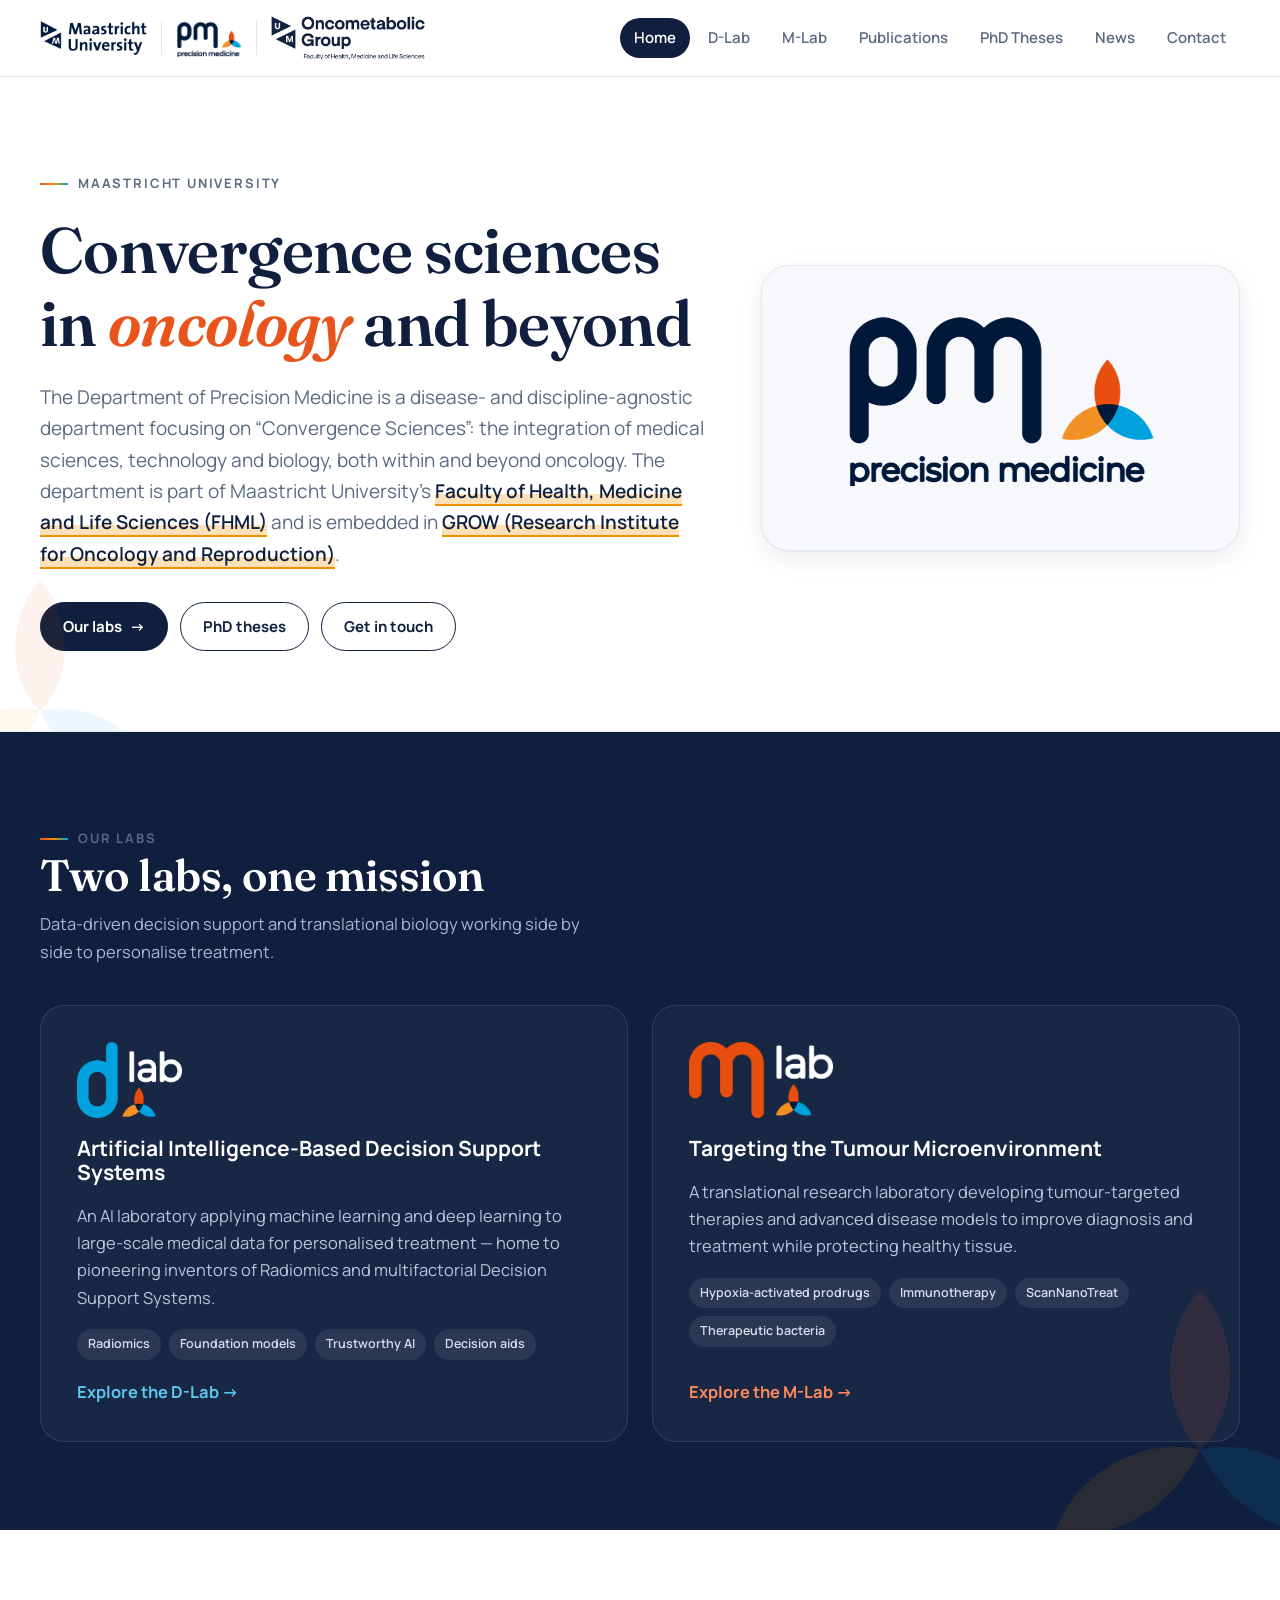
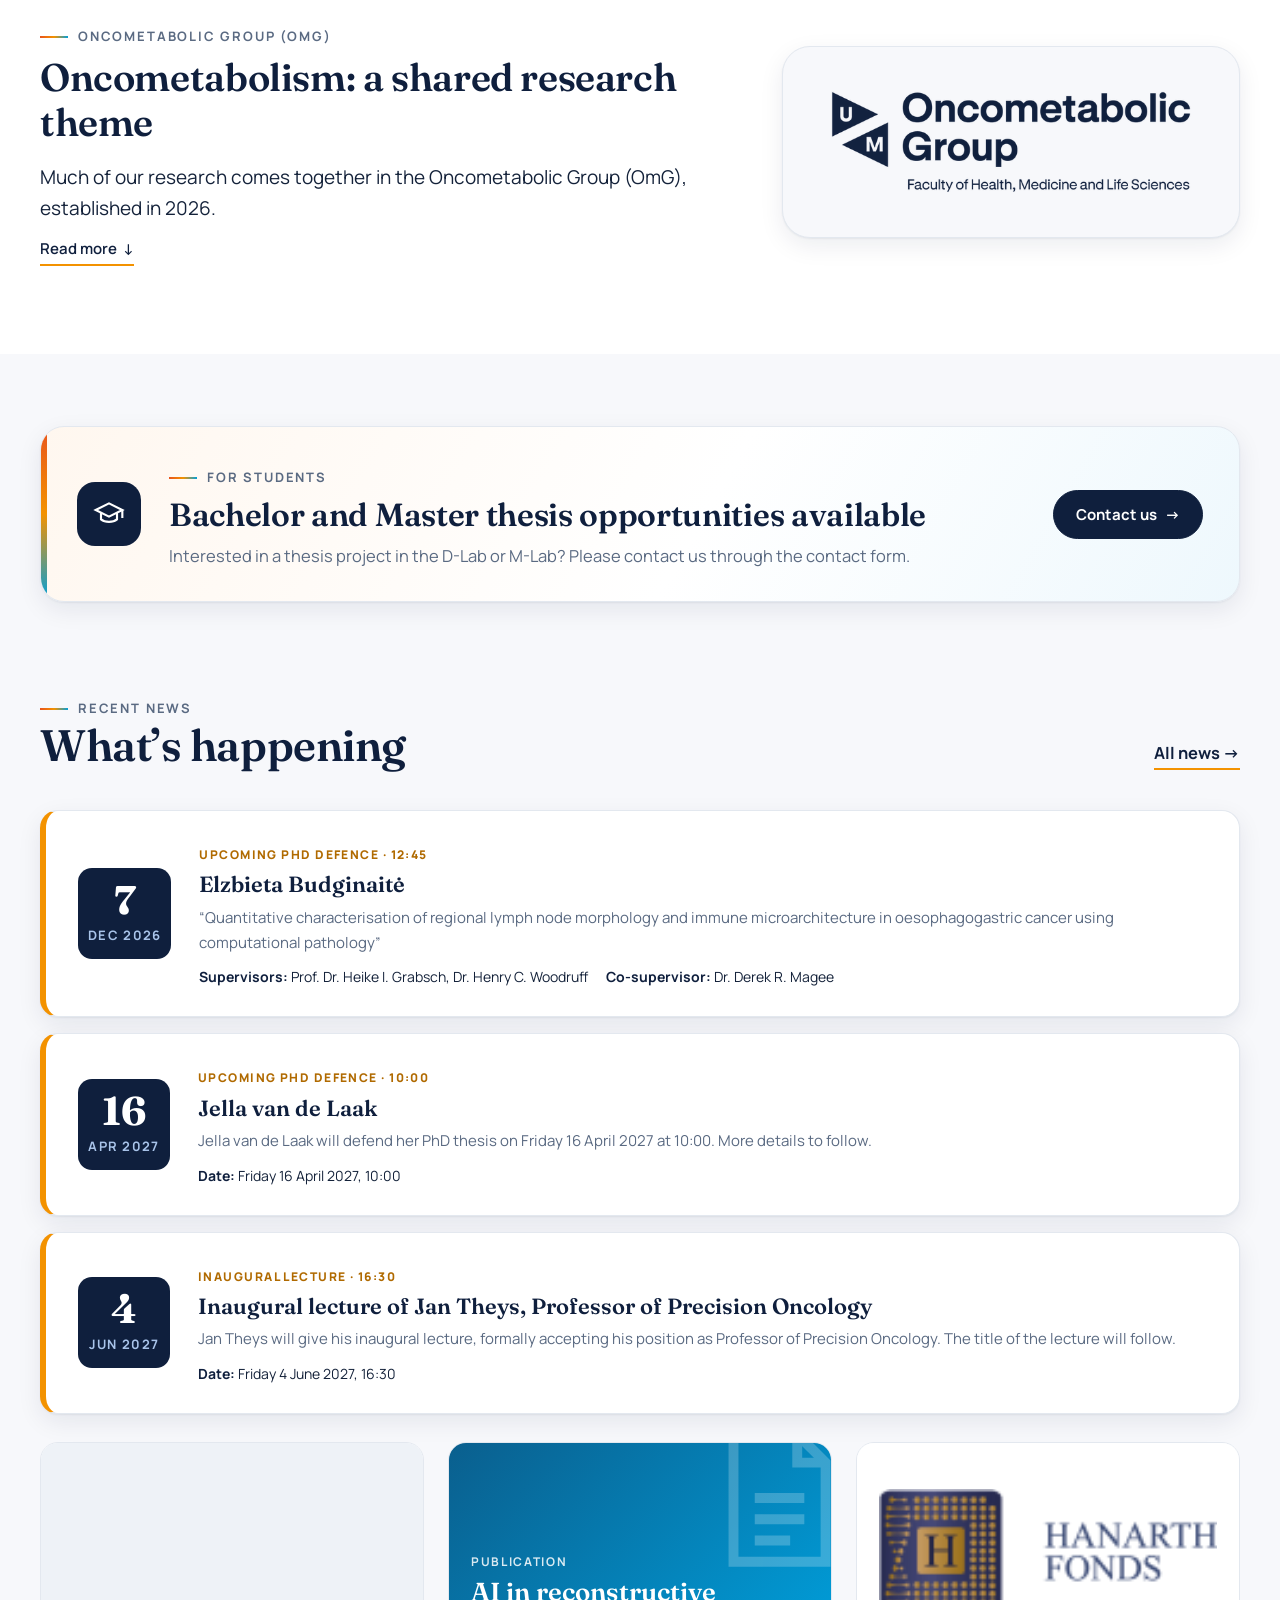
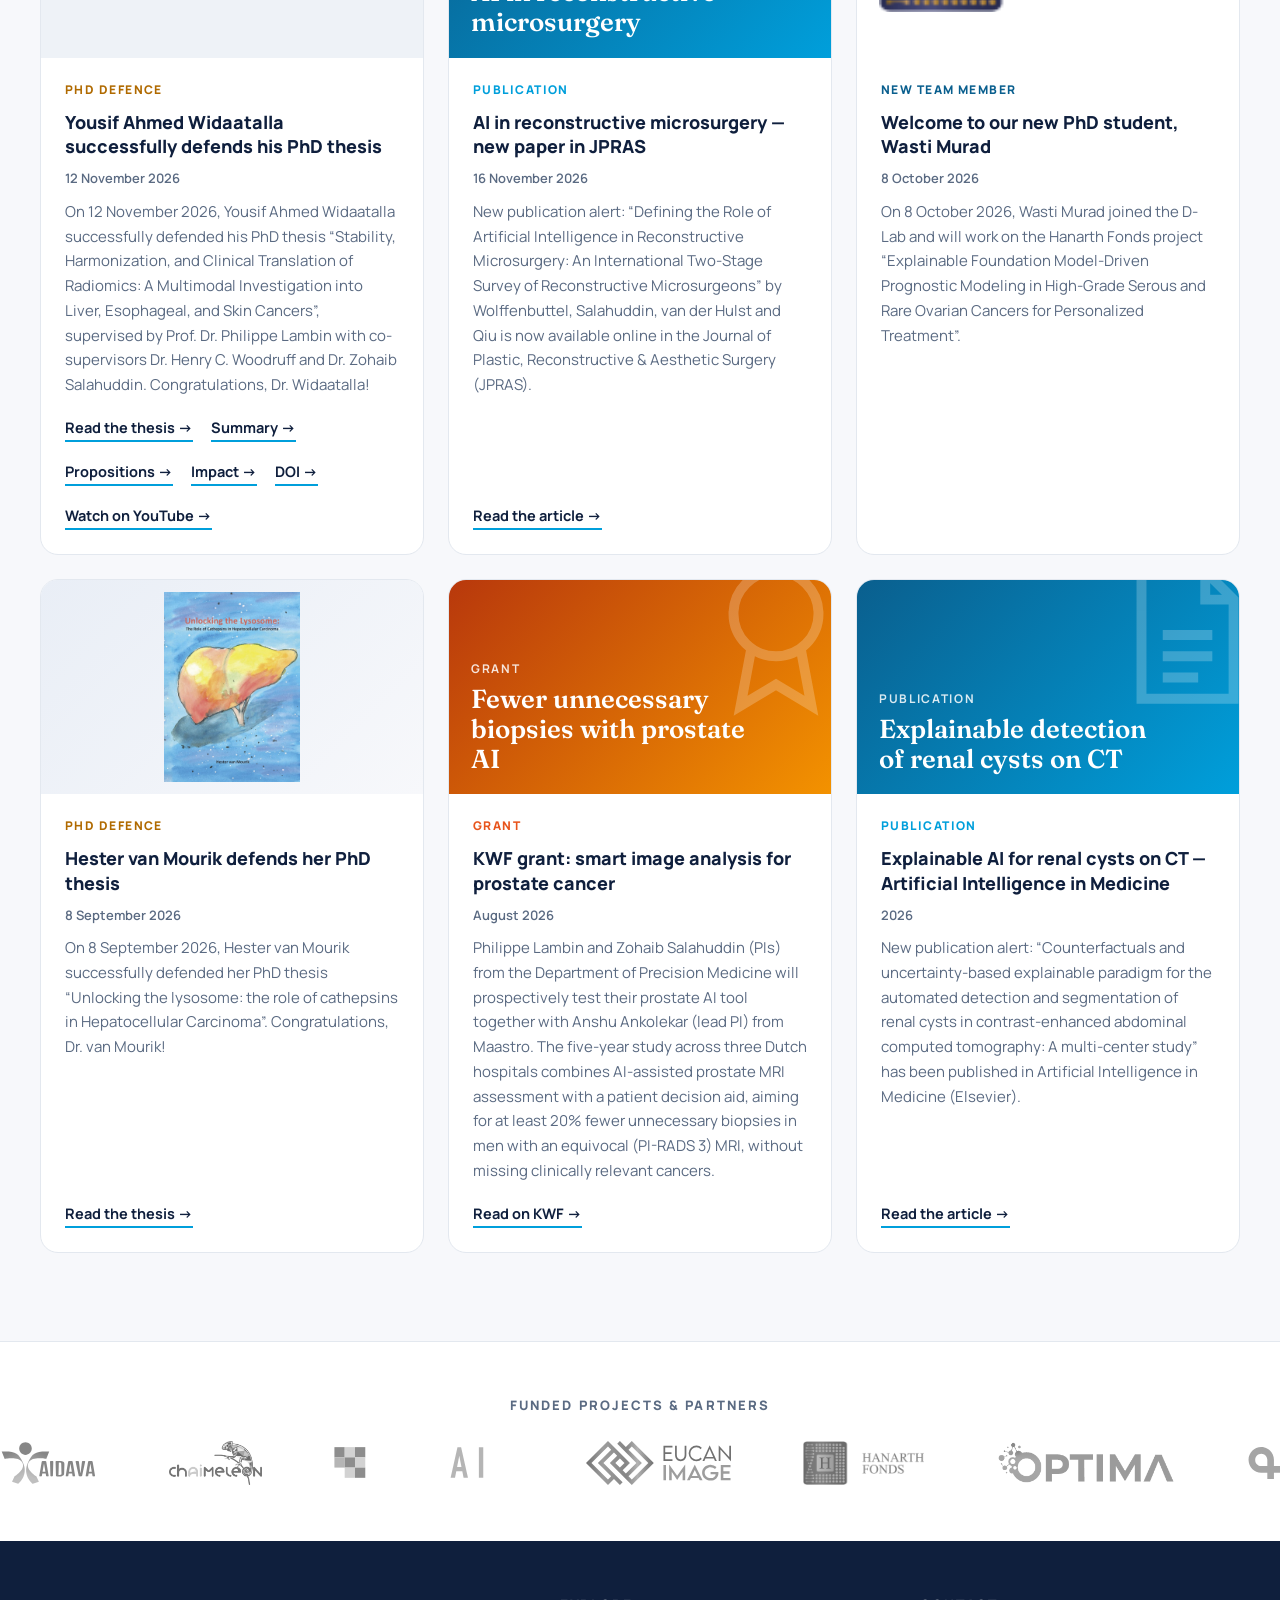
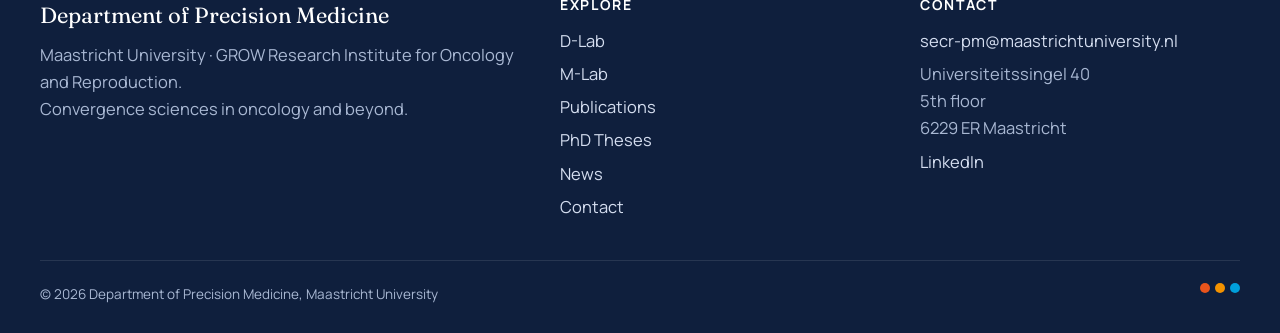
==== commit 60fb9bc5: "Link and highlight FHML and GROW" ====
--- a/index.html
+++ b/index.html
@@ -14,7 +14,7 @@
 <link rel="preconnect" href="https://fonts.googleapis.com">
 <link rel="preconnect" href="https://fonts.gstatic.com" crossorigin>
 <link href="https://fonts.googleapis.com/css2?family=Fraunces:ital,opsz,wght@0,9..144,500;0,9..144,600;1,9..144,500;1,9..144,600&family=Manrope:wght@400;500;600;700;800&display=swap" rel="stylesheet">
-<link rel="stylesheet" href="assets/css/site.css?v=20261125b">
+<link rel="stylesheet" href="assets/css/site.css?v=20261125c">
 </head>
 <body class="">
 <header class="site-header">
@@ -48,7 +48,7 @@
     <div>
       <span class="eyebrow">Maastricht University</span>
       <h1>Convergence sciences in <em>oncology</em> and beyond</h1>
-      <p class="lead">The Department of Precision Medicine is a disease- and discipline-agnostic department focusing on “Convergence Sciences”: the integration of medical sciences, technology and biology, both within and beyond oncology. The department is part of Maastricht University’s Faculty of Health, Medicine and Life Sciences (FHML) and is embedded in GROW (Research Institute for Oncology and Reproduction).</p>
+      <p class="lead">The Department of Precision Medicine is a disease- and discipline-agnostic department focusing on “Convergence Sciences”: the integration of medical sciences, technology and biology, both within and beyond oncology. The department is part of Maastricht University’s <a class="org-link" href="https://www.maastrichtuniversity.nl/about-um/faculties/health-medicine-and-life-sciences" target="_blank" rel="noopener">Faculty of Health, Medicine and Life Sciences (FHML)</a> and is embedded in <a class="org-link" href="https://www.maastrichtuniversity.nl/research/grow-research-institute-for-oncology-and-reproduction" target="_blank" rel="noopener">GROW (Research Institute for Oncology and Reproduction)</a>.</p>
       <div class="actions">
         <a class="btn" href="#labs">Our labs <span class="arr">→</span></a>
         <a class="btn ghost" href="theses.html">PhD theses</a>
--- a/assets/css/site.css
+++ b/assets/css/site.css
@@ -365,6 +365,9 @@
 .reveal.in { opacity: 1; transform: none; }
 @media (prefers-reduced-motion: reduce) { .reveal { opacity: 1; transform: none; } }
 
+/* Highlighted organisation links in the home intro */
+.lead a.org-link { color: var(--navy); font-weight: 600; text-decoration: none; background: linear-gradient(transparent 62%, rgba(243,146,0,.28) 62%); border-bottom: 2px solid var(--amber); transition: color .15s, background .15s; }
+.lead a.org-link:hover, .lead a.org-link:focus-visible { color: var(--orange); background: linear-gradient(transparent 62%, rgba(243,146,0,.45) 62%); }
 /* ---------- Oncometabolism theme (home) ---------- */
 .omg { background: var(--white); }
 .omg-grid { display: grid; grid-template-columns: 1.5fr 1fr; gap: 56px; align-items: center; }
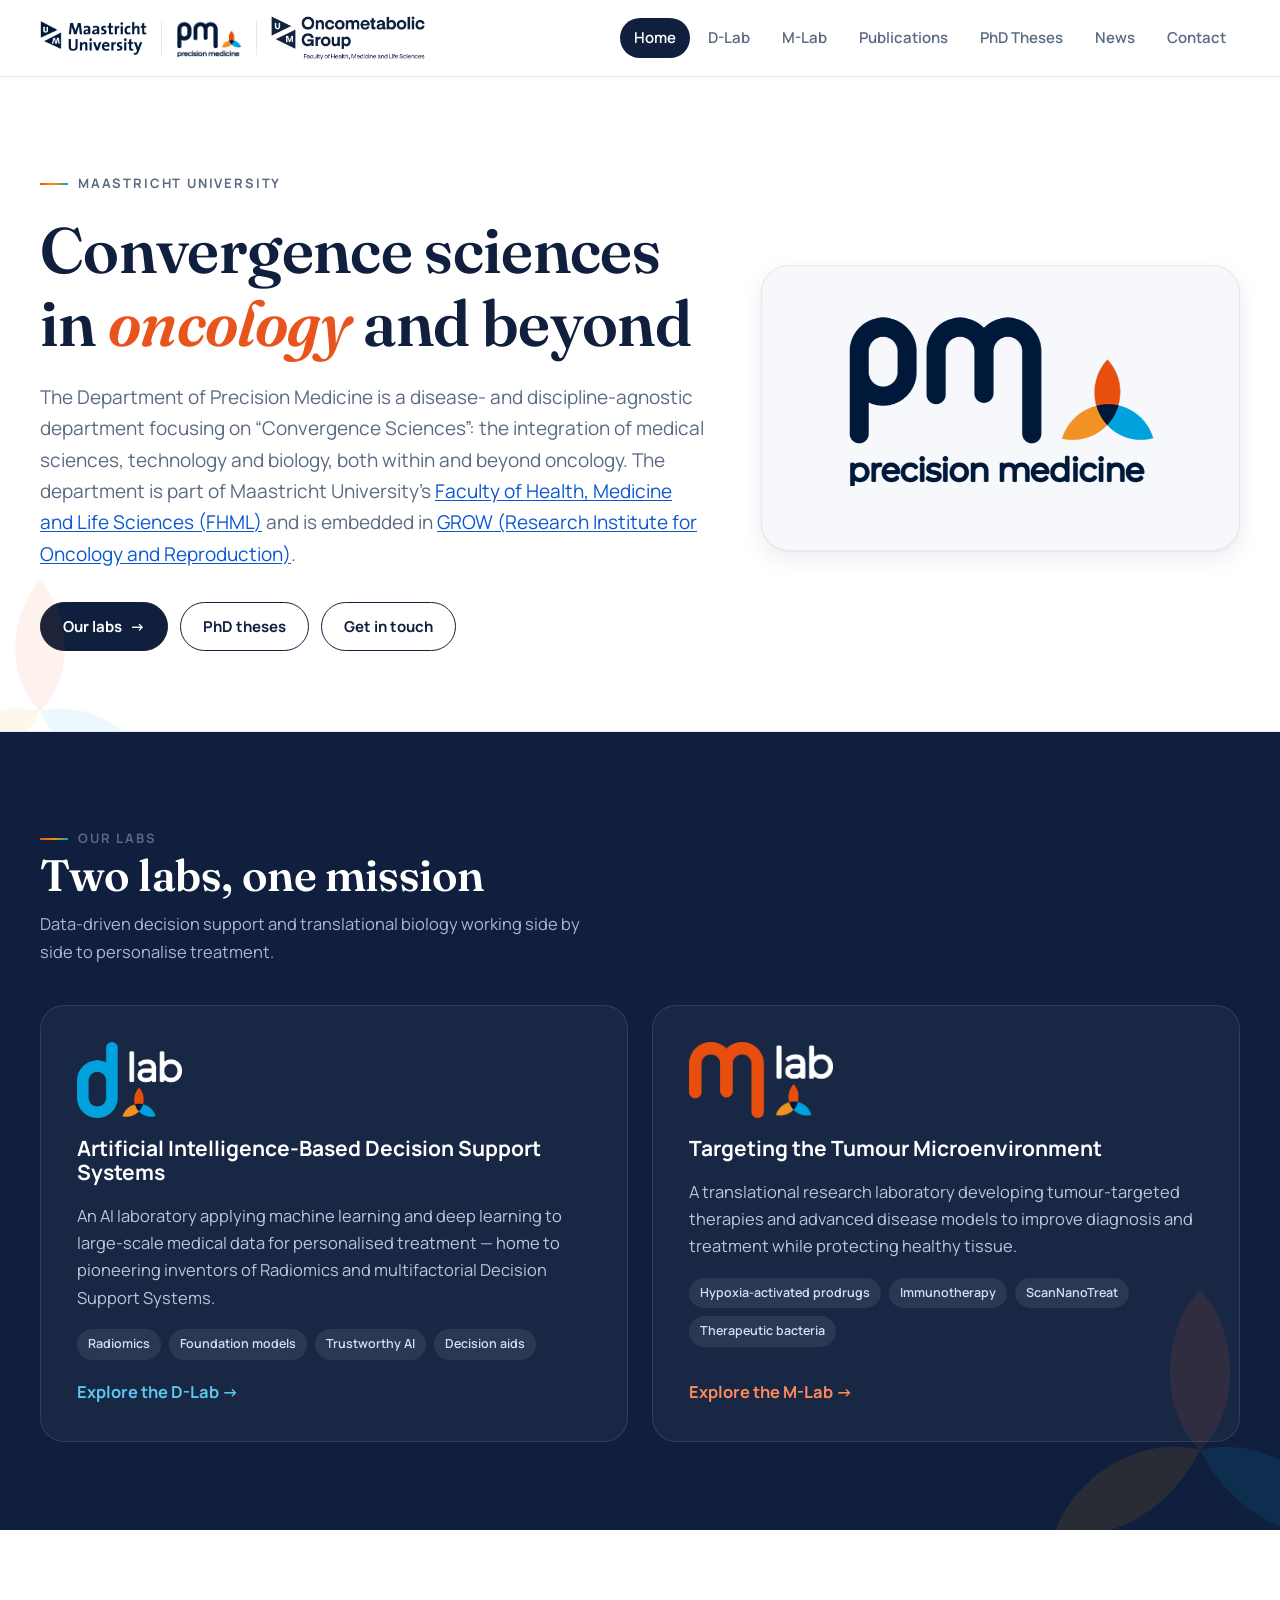
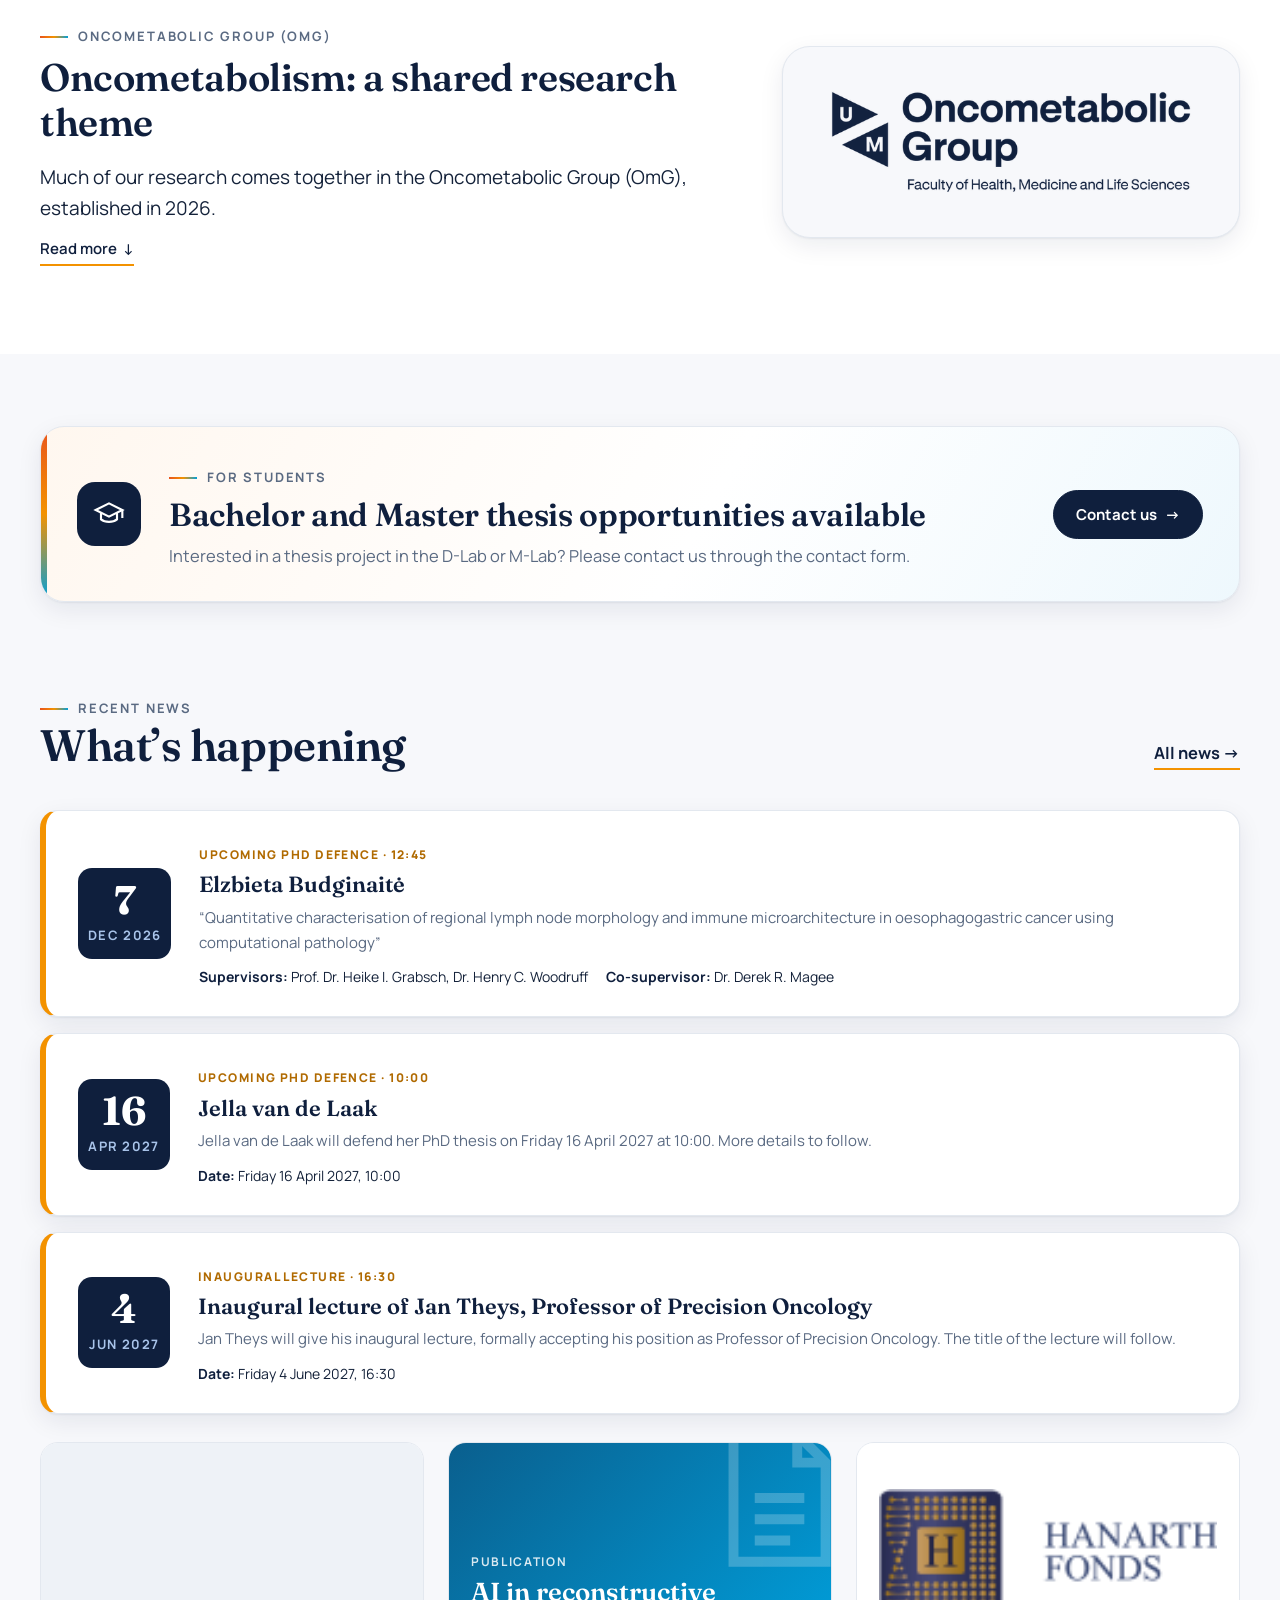
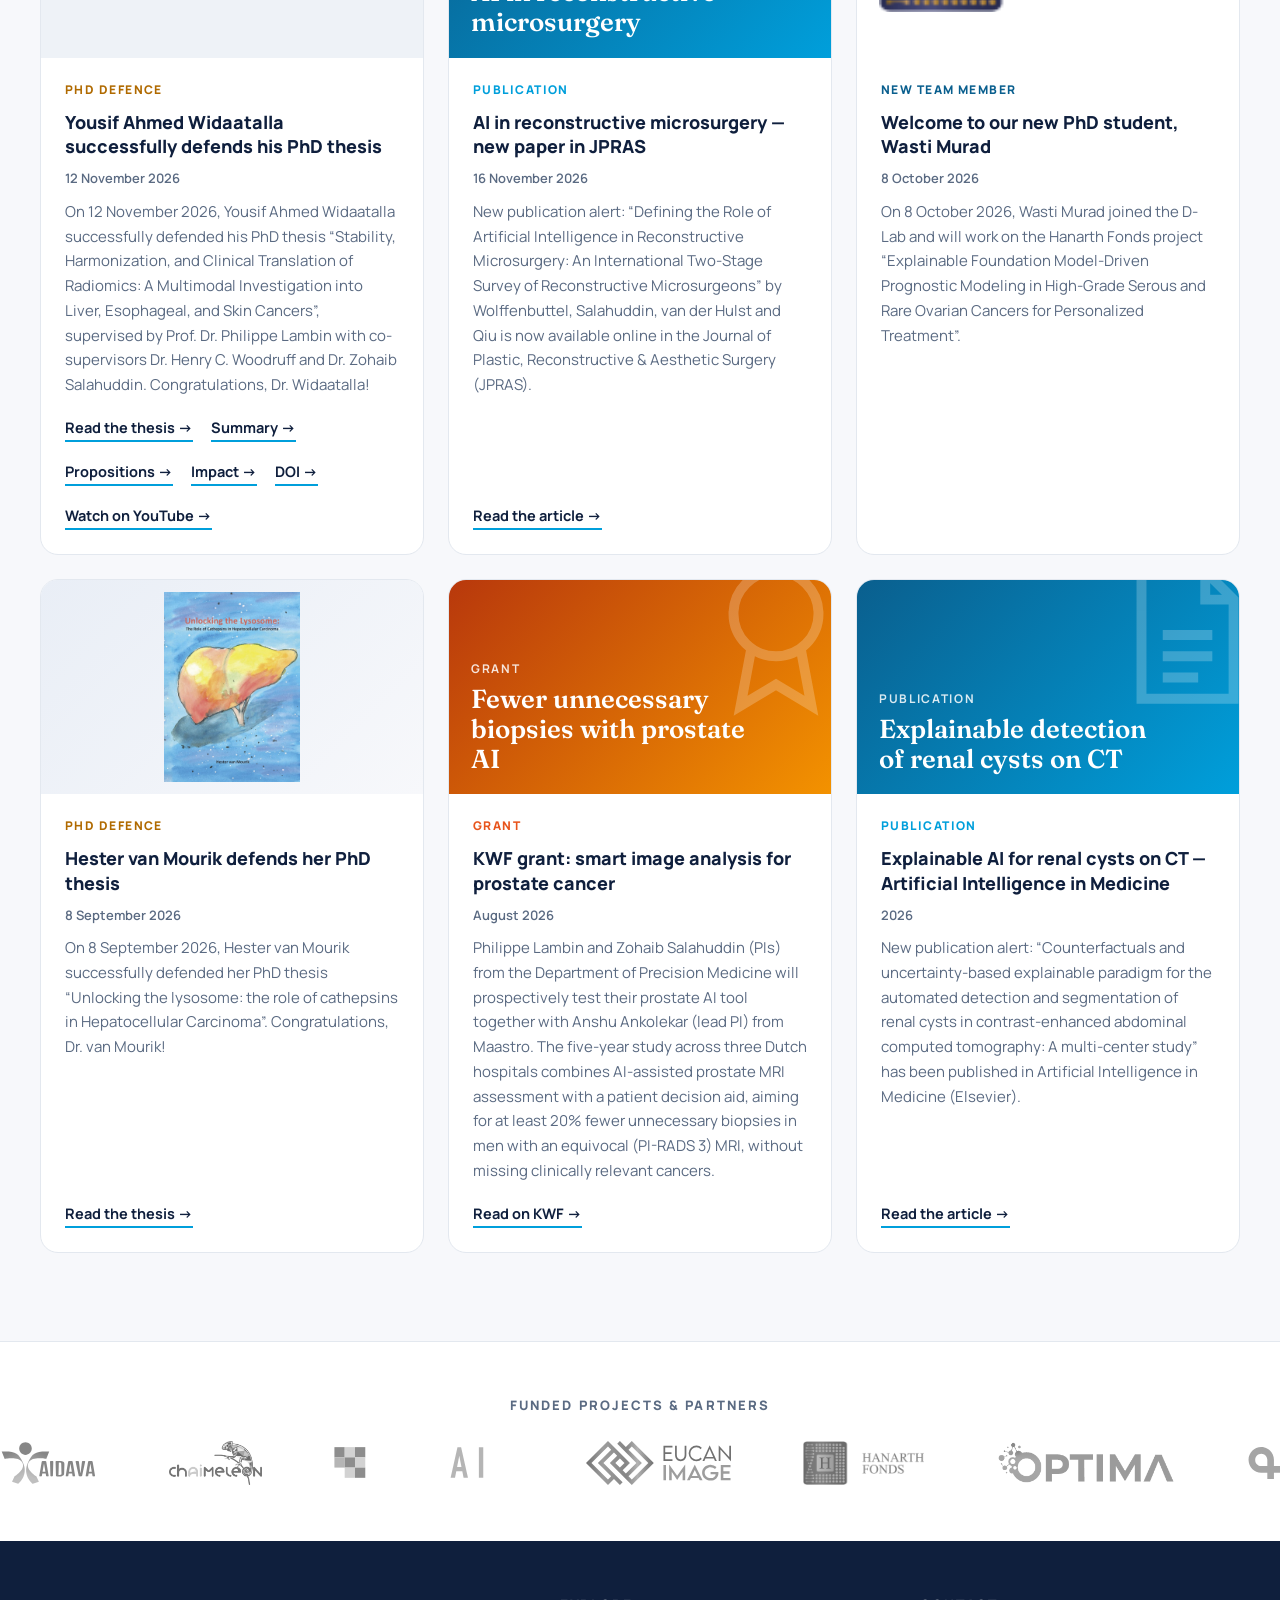
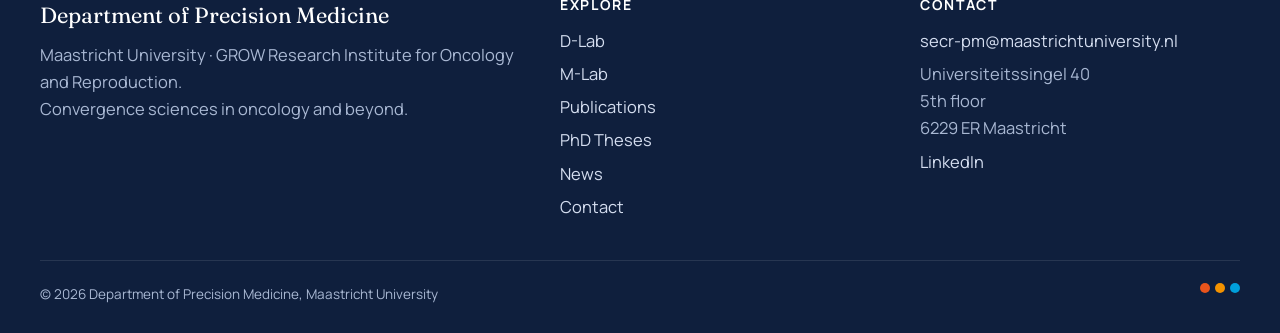
==== commit 52f276a7: "Bump stylesheet version" ====
--- a/index.html
+++ b/index.html
@@ -14,7 +14,7 @@
 <link rel="preconnect" href="https://fonts.googleapis.com">
 <link rel="preconnect" href="https://fonts.gstatic.com" crossorigin>
 <link href="https://fonts.googleapis.com/css2?family=Fraunces:ital,opsz,wght@0,9..144,500;0,9..144,600;1,9..144,500;1,9..144,600&family=Manrope:wght@400;500;600;700;800&display=swap" rel="stylesheet">
-<link rel="stylesheet" href="assets/css/site.css?v=20261125c">
+<link rel="stylesheet" href="assets/css/site.css?v=20261125d">
 </head>
 <body class="">
 <header class="site-header">
--- a/assets/css/site.css
+++ b/assets/css/site.css
@@ -365,9 +365,9 @@
 .reveal.in { opacity: 1; transform: none; }
 @media (prefers-reduced-motion: reduce) { .reveal { opacity: 1; transform: none; } }
 
-/* Highlighted organisation links in the home intro */
-.lead a.org-link { color: var(--navy); font-weight: 600; text-decoration: none; background: linear-gradient(transparent 62%, rgba(243,146,0,.28) 62%); border-bottom: 2px solid var(--amber); transition: color .15s, background .15s; }
-.lead a.org-link:hover, .lead a.org-link:focus-visible { color: var(--orange); background: linear-gradient(transparent 62%, rgba(243,146,0,.45) 62%); }
+/* Organisation links in the home intro: plain blue hyperlinks */
+.lead a.org-link { color: #0b57d0; text-decoration: underline; text-underline-offset: 2px; }
+.lead a.org-link:hover, .lead a.org-link:focus-visible { color: #0842a0; }
 /* ---------- Oncometabolism theme (home) ---------- */
 .omg { background: var(--white); }
 .omg-grid { display: grid; grid-template-columns: 1.5fr 1fr; gap: 56px; align-items: center; }
